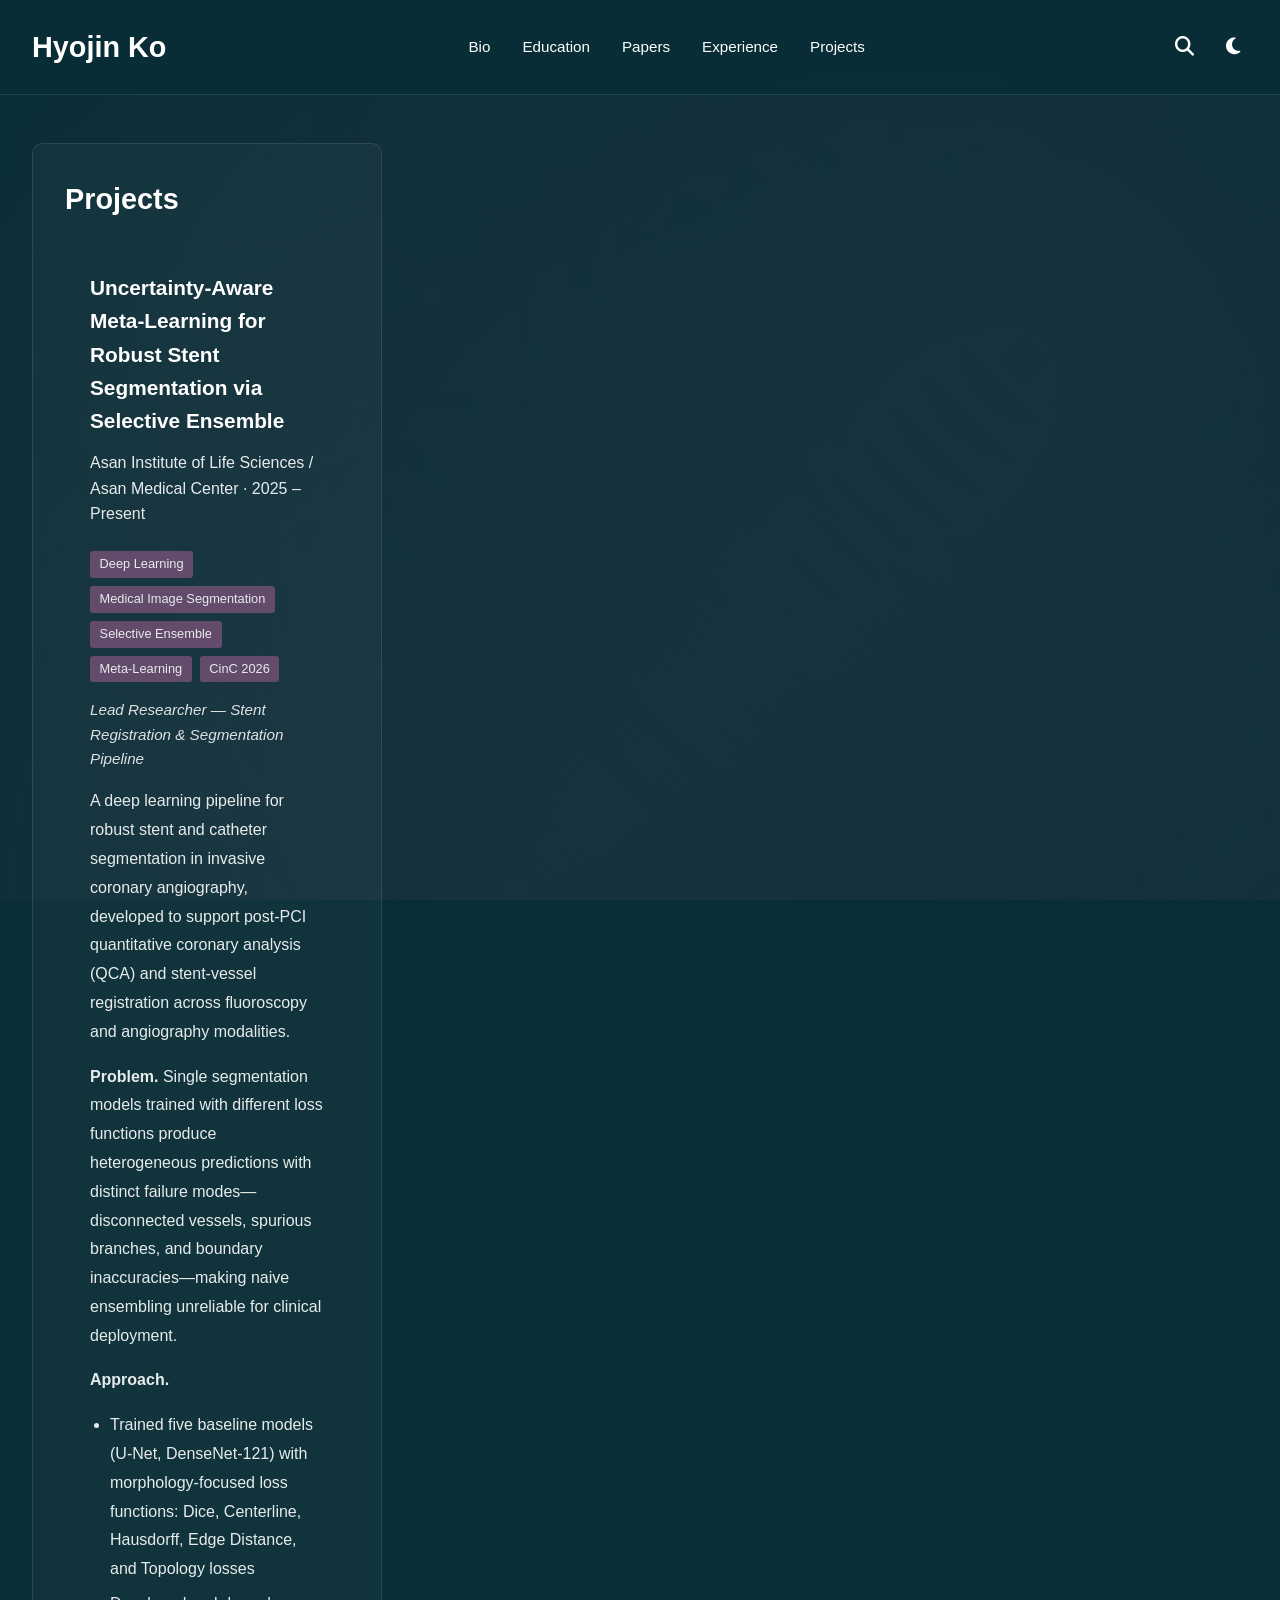
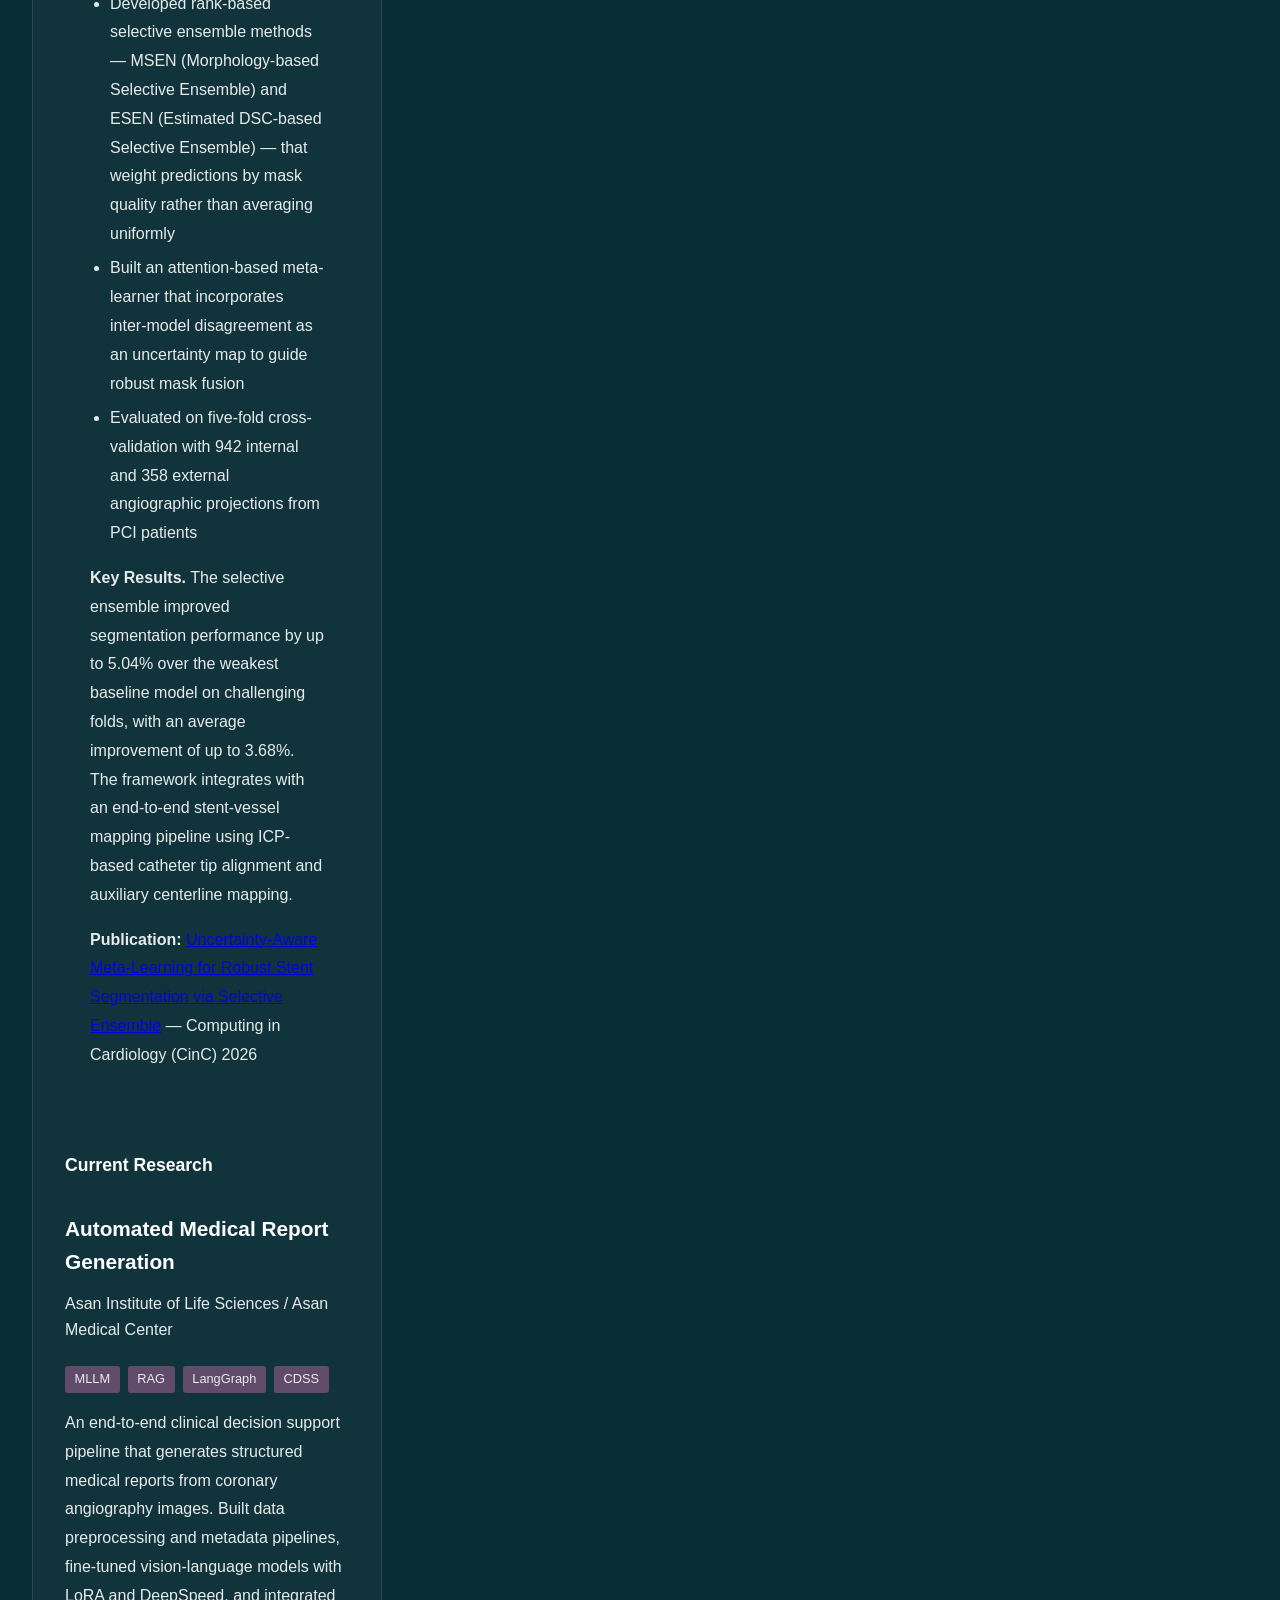
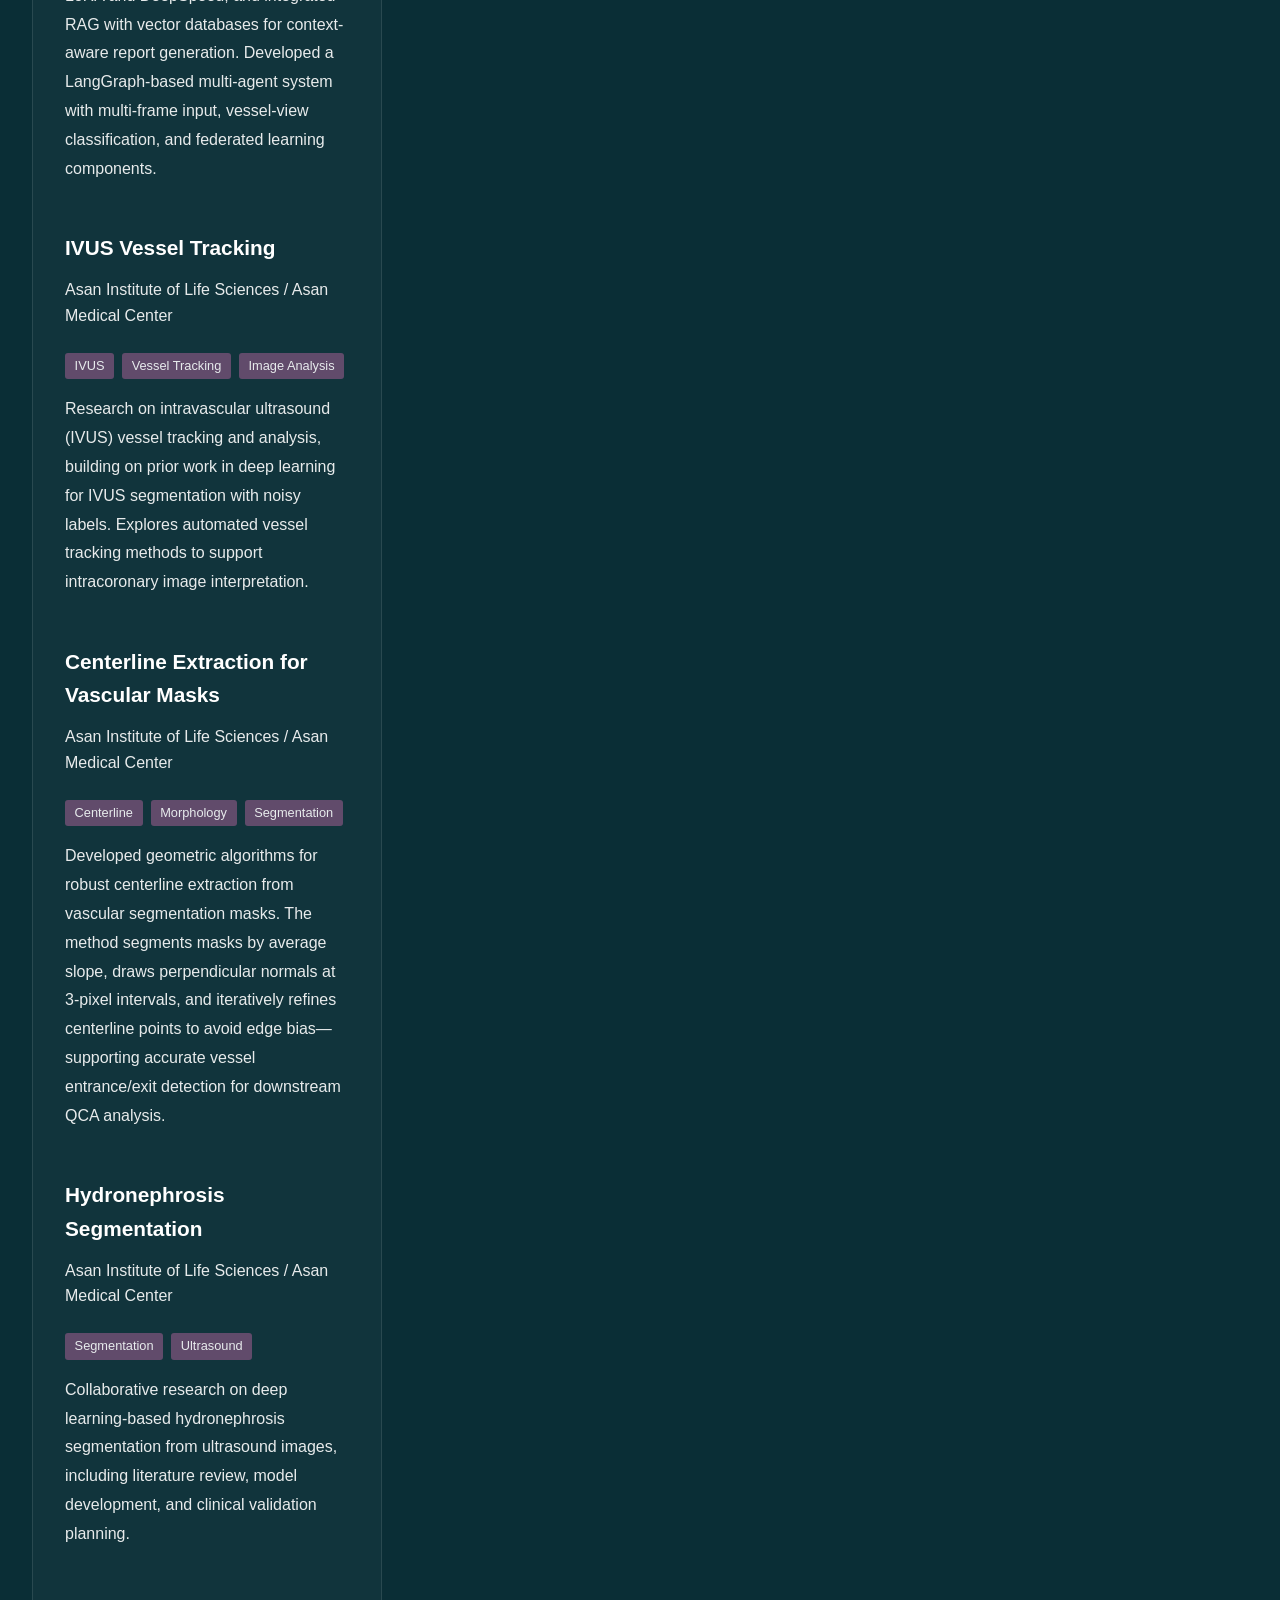
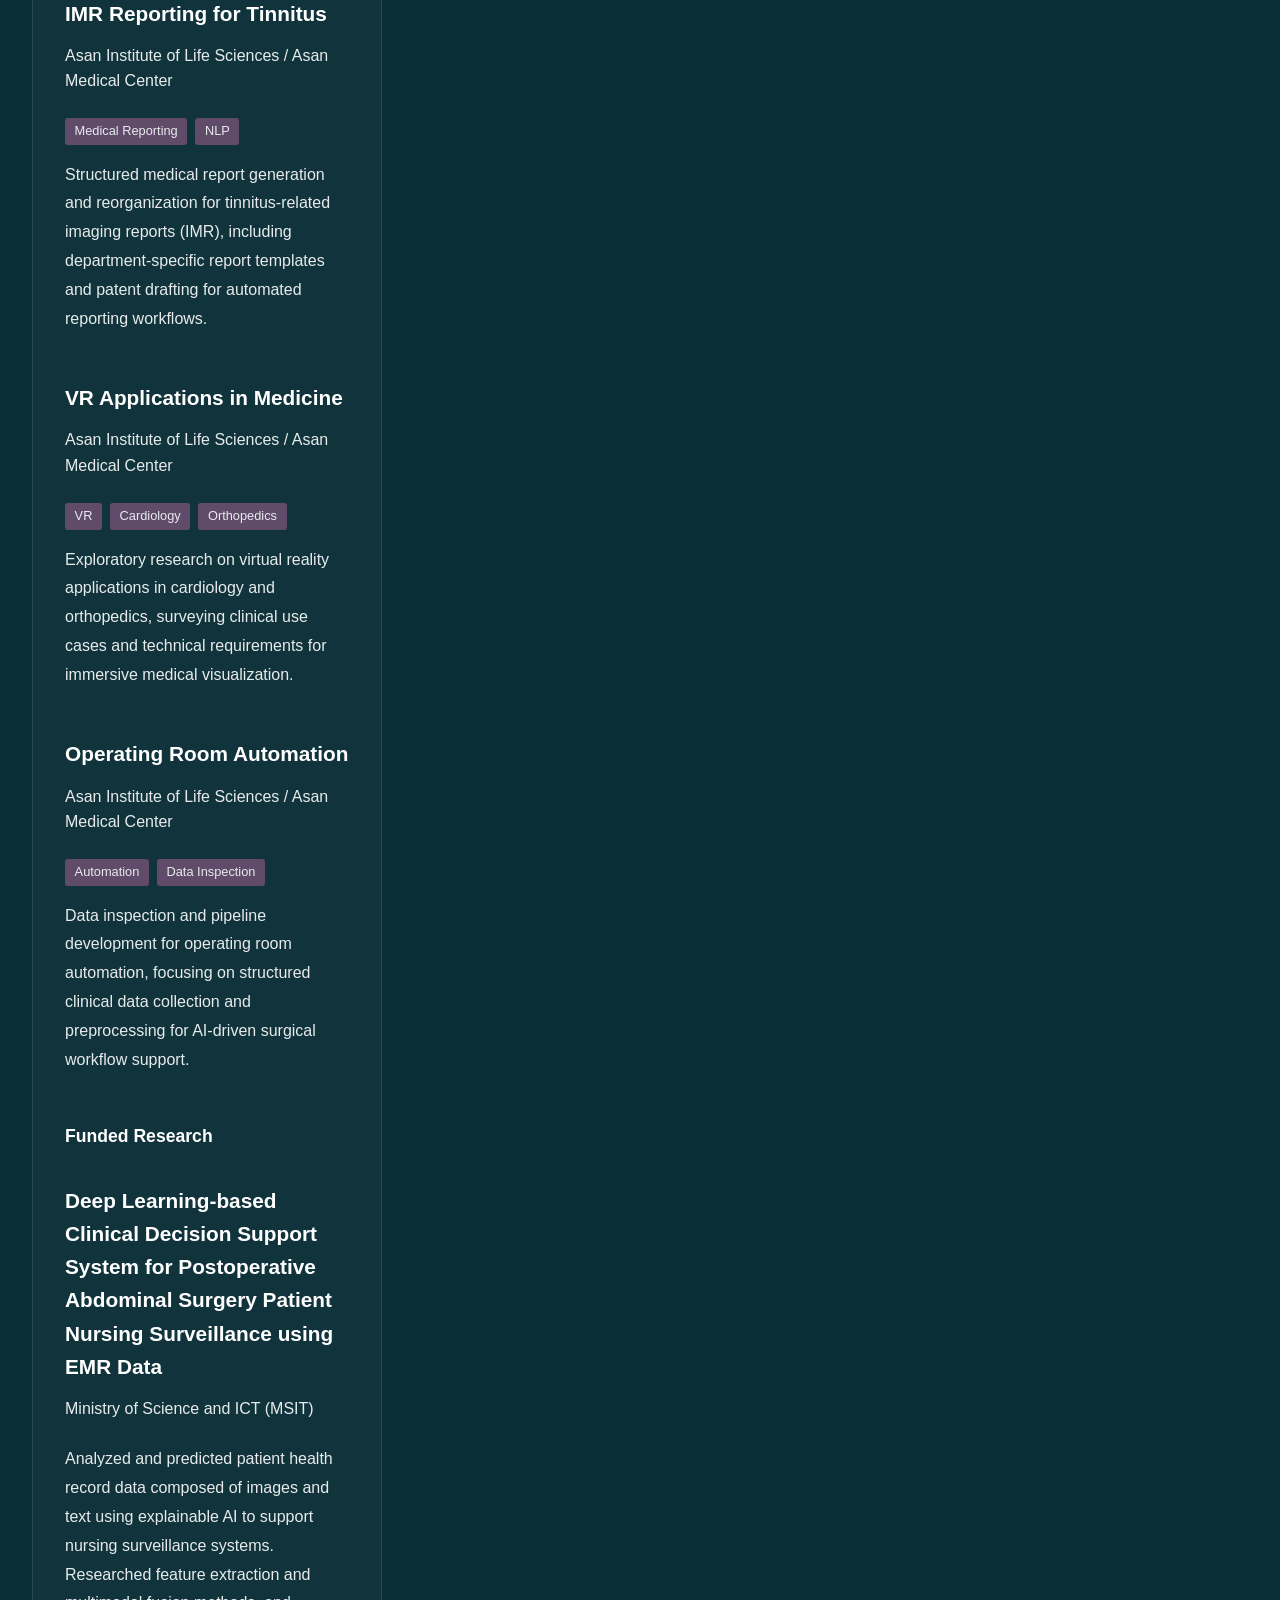
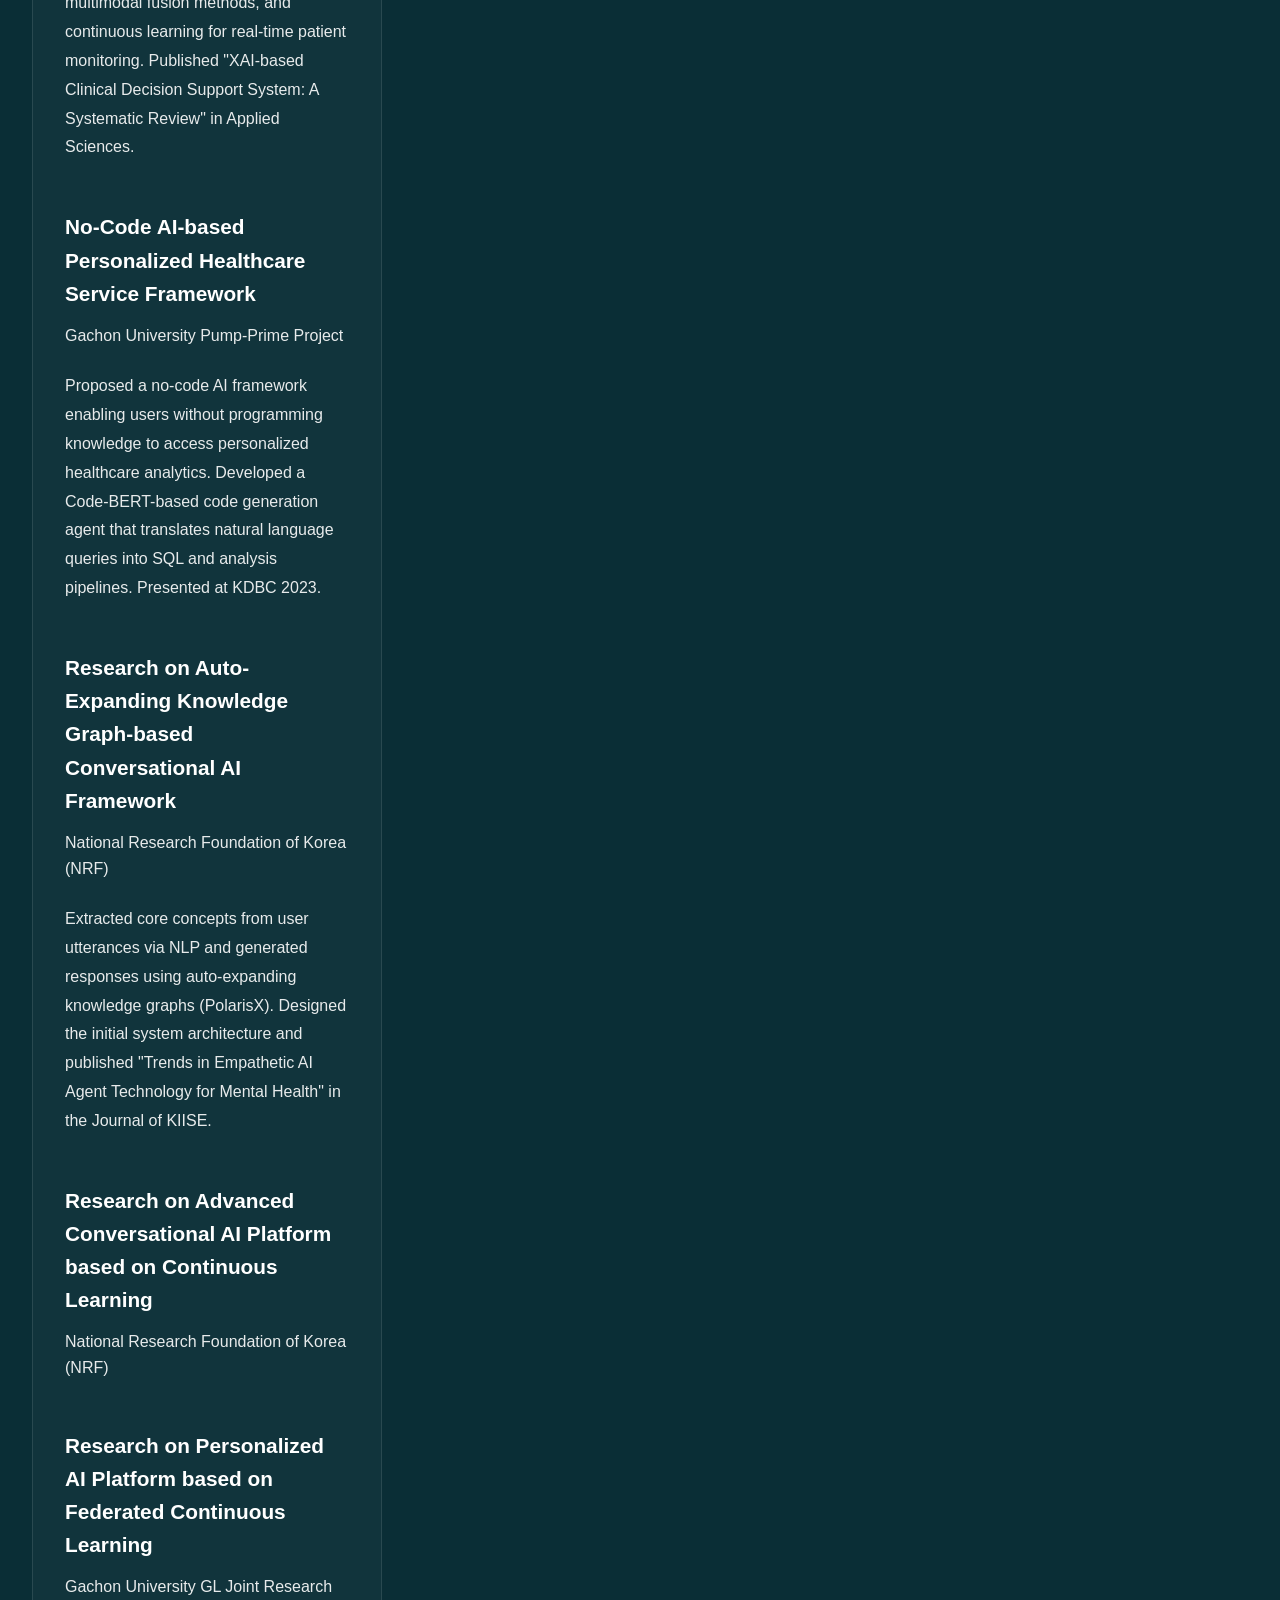
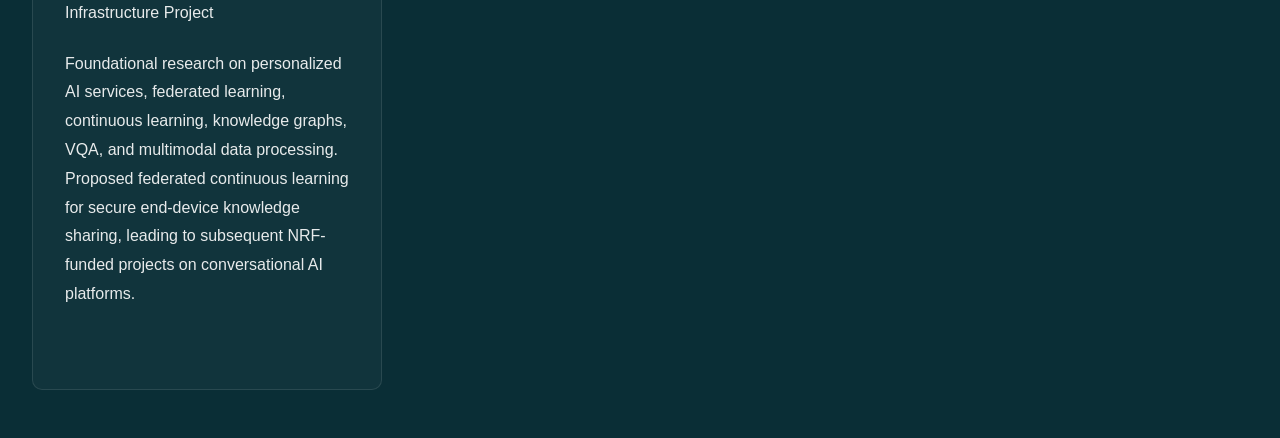
==== projects.html @ 6369c0cd "Add portfolio projects section" ====
<!DOCTYPE html>
<html lang="en">
<head>
    <meta charset="UTF-8">
    <meta name="viewport" content="width=device-width, initial-scale=1.0">
    <title>Projects - Hyojin Ko</title>
    <link rel="stylesheet" href="styles.css">
    <link rel="stylesheet" href="https://cdnjs.cloudflare.com/ajax/libs/font-awesome/6.4.0/css/all.min.css">
</head>
<body>
    <header class="header">
        <nav class="navbar">
            <div class="nav-left">
                <h1 class="logo"><a href="index.html" style="color: inherit; text-decoration: none;">Hyojin Ko</a></h1>
            </div>
            <div class="nav-center">
                <a href="index.html#about" class="nav-link">Bio</a>
                <a href="index.html#education" class="nav-link">Education</a>
                <a href="index.html#papers" class="nav-link">Papers</a>
                <a href="index.html#experience" class="nav-link">Experience</a>
                <a href="projects.html" class="nav-link">Projects</a>
            </div>
            <div class="nav-right">
                <button class="icon-btn" id="searchBtn">
                    <i class="fas fa-search"></i>
                </button>
                <button class="icon-btn" id="themeToggle">
                    <i class="fas fa-moon"></i>
                </button>
            </div>
        </nav>
    </header>

    <main class="main-content">
        <div class="container">
            <div class="right-column" style="max-width: 1000px; margin: 0 auto;">
                <section class="content-section">
                    <h2 class="section-title">Projects</h2>

                    <div class="portfolio-featured">
                        <div class="project-item" style="margin-bottom: 0;">
                            <h3 class="project-title">Uncertainty-Aware Meta-Learning for Robust Stent Segmentation via Selective Ensemble</h3>
                            <div class="project-organization">Asan Institute of Life Sciences / Asan Medical Center &middot; 2025 – Present</div>
                            <div class="project-meta">
                                <span class="project-tag">Deep Learning</span>
                                <span class="project-tag">Medical Image Segmentation</span>
                                <span class="project-tag">Selective Ensemble</span>
                                <span class="project-tag">Meta-Learning</span>
                                <span class="project-tag">CinC 2026</span>
                            </div>
                            <div class="project-role">Lead Researcher — Stent Registration &amp; Segmentation Pipeline</div>
                            <div class="project-description">
                                <p>
                                    A deep learning pipeline for robust stent and catheter segmentation in invasive coronary angiography, developed to support post-PCI quantitative coronary analysis (QCA) and stent-vessel registration across fluoroscopy and angiography modalities.
                                </p>
                                <p><strong>Problem.</strong> Single segmentation models trained with different loss functions produce heterogeneous predictions with distinct failure modes—disconnected vessels, spurious branches, and boundary inaccuracies—making naive ensembling unreliable for clinical deployment.</p>
                                <p><strong>Approach.</strong></p>
                                <ul>
                                    <li>Trained five baseline models (U-Net, DenseNet-121) with morphology-focused loss functions: Dice, Centerline, Hausdorff, Edge Distance, and Topology losses</li>
                                    <li>Developed rank-based selective ensemble methods — MSEN (Morphology-based Selective Ensemble) and ESEN (Estimated DSC-based Selective Ensemble) — that weight predictions by mask quality rather than averaging uniformly</li>
                                    <li>Built an attention-based meta-learner that incorporates inter-model disagreement as an uncertainty map to guide robust mask fusion</li>
                                    <li>Evaluated on five-fold cross-validation with 942 internal and 358 external angiographic projections from PCI patients</li>
                                </ul>
                                <p><strong>Key Results.</strong> The selective ensemble improved segmentation performance by up to 5.04% over the weakest baseline model on challenging folds, with an average improvement of up to 3.68%. The framework integrates with an end-to-end stent-vessel mapping pipeline using ICP-based catheter tip alignment and auxiliary centerline mapping.</p>
                                <p>
                                    <strong>Publication:</strong>
                                    <a href="https://cinc2026.org/" target="_blank" rel="noopener noreferrer">Uncertainty-Aware Meta-Learning for Robust Stent Segmentation via Selective Ensemble</a> — Computing in Cardiology (CinC) 2026
                                </p>
                            </div>
                        </div>
                    </div>

                    <h3 class="project-subsection-title">Current Research</h3>

                    <div class="project-item">
                        <h3 class="project-title">Automated Medical Report Generation</h3>
                        <div class="project-organization">Asan Institute of Life Sciences / Asan Medical Center</div>
                        <div class="project-meta">
                            <span class="project-tag">MLLM</span>
                            <span class="project-tag">RAG</span>
                            <span class="project-tag">LangGraph</span>
                            <span class="project-tag">CDSS</span>
                        </div>
                        <div class="project-description">
                            <p>
                                An end-to-end clinical decision support pipeline that generates structured medical reports from coronary angiography images. Built data preprocessing and metadata pipelines, fine-tuned vision-language models with LoRA and DeepSpeed, and integrated RAG with vector databases for context-aware report generation. Developed a LangGraph-based multi-agent system with multi-frame input, vessel-view classification, and federated learning components.
                            </p>
                        </div>
                    </div>

                    <div class="project-item">
                        <h3 class="project-title">IVUS Vessel Tracking</h3>
                        <div class="project-organization">Asan Institute of Life Sciences / Asan Medical Center</div>
                        <div class="project-meta">
                            <span class="project-tag">IVUS</span>
                            <span class="project-tag">Vessel Tracking</span>
                            <span class="project-tag">Image Analysis</span>
                        </div>
                        <div class="project-description">
                            <p>
                                Research on intravascular ultrasound (IVUS) vessel tracking and analysis, building on prior work in deep learning for IVUS segmentation with noisy labels. Explores automated vessel tracking methods to support intracoronary image interpretation.
                            </p>
                        </div>
                    </div>

                    <div class="project-item">
                        <h3 class="project-title">Centerline Extraction for Vascular Masks</h3>
                        <div class="project-organization">Asan Institute of Life Sciences / Asan Medical Center</div>
                        <div class="project-meta">
                            <span class="project-tag">Centerline</span>
                            <span class="project-tag">Morphology</span>
                            <span class="project-tag">Segmentation</span>
                        </div>
                        <div class="project-description">
                            <p>
                                Developed geometric algorithms for robust centerline extraction from vascular segmentation masks. The method segments masks by average slope, draws perpendicular normals at 3-pixel intervals, and iteratively refines centerline points to avoid edge bias—supporting accurate vessel entrance/exit detection for downstream QCA analysis.
                            </p>
                        </div>
                    </div>

                    <div class="project-item">
                        <h3 class="project-title">Hydronephrosis Segmentation</h3>
                        <div class="project-organization">Asan Institute of Life Sciences / Asan Medical Center</div>
                        <div class="project-meta">
                            <span class="project-tag">Segmentation</span>
                            <span class="project-tag">Ultrasound</span>
                        </div>
                        <div class="project-description">
                            <p>
                                Collaborative research on deep learning-based hydronephrosis segmentation from ultrasound images, including literature review, model development, and clinical validation planning.
                            </p>
                        </div>
                    </div>

                    <div class="project-item">
                        <h3 class="project-title">IMR Reporting for Tinnitus</h3>
                        <div class="project-organization">Asan Institute of Life Sciences / Asan Medical Center</div>
                        <div class="project-meta">
                            <span class="project-tag">Medical Reporting</span>
                            <span class="project-tag">NLP</span>
                        </div>
                        <div class="project-description">
                            <p>
                                Structured medical report generation and reorganization for tinnitus-related imaging reports (IMR), including department-specific report templates and patent drafting for automated reporting workflows.
                            </p>
                        </div>
                    </div>

                    <div class="project-item">
                        <h3 class="project-title">VR Applications in Medicine</h3>
                        <div class="project-organization">Asan Institute of Life Sciences / Asan Medical Center</div>
                        <div class="project-meta">
                            <span class="project-tag">VR</span>
                            <span class="project-tag">Cardiology</span>
                            <span class="project-tag">Orthopedics</span>
                        </div>
                        <div class="project-description">
                            <p>
                                Exploratory research on virtual reality applications in cardiology and orthopedics, surveying clinical use cases and technical requirements for immersive medical visualization.
                            </p>
                        </div>
                    </div>

                    <div class="project-item">
                        <h3 class="project-title">Operating Room Automation</h3>
                        <div class="project-organization">Asan Institute of Life Sciences / Asan Medical Center</div>
                        <div class="project-meta">
                            <span class="project-tag">Automation</span>
                            <span class="project-tag">Data Inspection</span>
                        </div>
                        <div class="project-description">
                            <p>
                                Data inspection and pipeline development for operating room automation, focusing on structured clinical data collection and preprocessing for AI-driven surgical workflow support.
                            </p>
                        </div>
                    </div>

                    <h3 class="project-subsection-title">Funded Research</h3>

                    <div class="project-item">
                        <h3 class="project-title">Deep Learning-based Clinical Decision Support System for Postoperative Abdominal Surgery Patient Nursing Surveillance using EMR Data</h3>
                        <div class="project-organization">Ministry of Science and ICT (MSIT)</div>
                        <div class="project-description">
                            <p>
                                Analyzed and predicted patient health record data composed of images and text using explainable AI to support nursing surveillance systems. Researched feature extraction and multimodal fusion methods, and continuous learning for real-time patient monitoring. Published "XAI-based Clinical Decision Support System: A Systematic Review" in Applied Sciences.
                            </p>
                        </div>
                    </div>

                    <div class="project-item">
                        <h3 class="project-title">No-Code AI-based Personalized Healthcare Service Framework</h3>
                        <div class="project-organization">Gachon University Pump-Prime Project</div>
                        <div class="project-description">
                            <p>
                                Proposed a no-code AI framework enabling users without programming knowledge to access personalized healthcare analytics. Developed a Code-BERT-based code generation agent that translates natural language queries into SQL and analysis pipelines. Presented at KDBC 2023.
                            </p>
                        </div>
                    </div>

                    <div class="project-item">
                        <h3 class="project-title">Research on Auto-Expanding Knowledge Graph-based Conversational AI Framework</h3>
                        <div class="project-organization">National Research Foundation of Korea (NRF)</div>
                        <div class="project-description">
                            <p>
                                Extracted core concepts from user utterances via NLP and generated responses using auto-expanding knowledge graphs (PolarisX). Designed the initial system architecture and published "Trends in Empathetic AI Agent Technology for Mental Health" in the Journal of KIISE.
                            </p>
                        </div>
                    </div>

                    <div class="project-item">
                        <h3 class="project-title">Research on Advanced Conversational AI Platform based on Continuous Learning</h3>
                        <div class="project-organization">National Research Foundation of Korea (NRF)</div>
                    </div>

                    <div class="project-item">
                        <h3 class="project-title">Research on Personalized AI Platform based on Federated Continuous Learning</h3>
                        <div class="project-organization">Gachon University GL Joint Research Infrastructure Project</div>
                        <div class="project-description">
                            <p>
                                Foundational research on personalized AI services, federated learning, continuous learning, knowledge graphs, VQA, and multimodal data processing. Proposed federated continuous learning for secure end-device knowledge sharing, leading to subsequent NRF-funded projects on conversational AI platforms.
                            </p>
                        </div>
                    </div>
                </section>
            </div>
        </div>
    </main>

    <script src="script.js"></script>
</body>
</html>
---- styles.css ----
* {
    margin: 0;
    padding: 0;
    box-sizing: border-box;
}

html {
    scroll-behavior: smooth;
}

:root {
    --bg-color: #0a2e36;
    --text-color: #ffffff;
    --accent-color: #6b4e71;
    --hover-color: #8b6f91;
    --pattern-color: rgba(107, 78, 113, 0.1);
}

body {
    font-family: -apple-system, BlinkMacSystemFont, 'Segoe UI', Roboto, Oxygen, Ubuntu, Cantarell, sans-serif;
    background-color: var(--bg-color);
    color: var(--text-color);
    line-height: 1.6;
    min-height: 100vh;
    position: relative;
    overflow-x: hidden;
}

body::before {
    content: '';
    position: fixed;
    top: 0;
    left: 0;
    width: 100%;
    height: 100%;
    background: 
        radial-gradient(circle at 20% 50%, var(--pattern-color) 0%, transparent 50%),
        radial-gradient(circle at 80% 80%, var(--pattern-color) 0%, transparent 50%),
        radial-gradient(circle at 40% 20%, var(--pattern-color) 0%, transparent 50%);
    background-size: 200% 200%;
    animation: wave 20s ease-in-out infinite;
    pointer-events: none;
    z-index: 0;
}

@keyframes wave {
    0%, 100% {
        background-position: 0% 50%;
    }
    50% {
        background-position: 100% 50%;
    }
}

.header {
    position: sticky;
    top: 0;
    z-index: 100;
    background-color: rgba(10, 46, 54, 0.95);
    backdrop-filter: blur(10px);
    border-bottom: 1px solid rgba(255, 255, 255, 0.1);
}

.navbar {
    max-width: 1400px;
    margin: 0 auto;
    padding: 1.5rem 2rem;
    display: flex;
    justify-content: space-between;
    align-items: center;
    position: relative;
    z-index: 1;
}

.nav-left .logo {
    font-size: 1.8rem;
    font-weight: bold;
    color: var(--text-color);
}

.nav-center {
    display: flex;
    gap: 2rem;
    flex-wrap: wrap;
}

.nav-link {
    color: var(--text-color);
    text-decoration: none;
    font-size: 0.95rem;
    transition: opacity 0.3s ease;
}

.nav-link:hover {
    opacity: 0.7;
    text-decoration: none;
}

.nav-right {
    display: flex;
    gap: 1rem;
}

.icon-btn {
    background: none;
    border: none;
    color: var(--text-color);
    font-size: 1.2rem;
    cursor: pointer;
    padding: 0.5rem;
    transition: opacity 0.3s ease;
}

.icon-btn:hover {
    opacity: 0.7;
}

.main-content {
    position: relative;
    z-index: 1;
    padding: 3rem 2rem;
}

.container {
    max-width: 1400px;
    margin: 0 auto;
    display: grid;
    grid-template-columns: 350px 1fr;
    gap: 4rem;
    align-items: start;
}

.left-column {
    position: sticky;
    top: 100px;
}

.profile-section {
    text-align: center;
}

.profile-image-wrapper {
    position: relative;
    display: inline-block;
    margin-bottom: 1.5rem;
}

.profile-image {
    width: 200px;
    height: 200px;
    border-radius: 50%;
    object-fit: cover;
    border: 3px solid rgba(255, 255, 255, 0.2);
    display: block;
}

.coffee-icon {
    position: absolute;
    bottom: 10px;
    right: 10px;
    background-color: var(--text-color);
    color: var(--bg-color);
    width: 40px;
    height: 40px;
    border-radius: 50%;
    display: flex;
    align-items: center;
    justify-content: center;
    font-size: 1.2rem;
    border: 3px solid var(--bg-color);
    text-decoration: none;
    transition: transform 0.3s ease, opacity 0.3s ease;
}

.coffee-icon:hover {
    transform: scale(1.1);
    opacity: 0.9;
}

.profile-name {
    font-size: 2rem;
    font-weight: bold;
    margin-bottom: 0.5rem;
    color: var(--text-color);
}

.profile-name-chinese {
    font-size: 1.3rem;
    margin-bottom: 1rem;
    color: var(--text-color);
}

.profile-title {
    font-size: 1.1rem;
    margin-bottom: 0.3rem;
    color: var(--text-color);
}

.profile-affiliation {
    font-size: 1rem;
    margin-bottom: 2rem;
    color: var(--text-color);
    opacity: 0.9;
}

.social-icons {
    display: flex;
    justify-content: center;
    gap: 1.2rem;
    flex-wrap: wrap;
    align-items: center;
}

.social-icon {
    color: var(--text-color);
    font-size: 1.5rem;
    transition: opacity 0.3s ease;
    text-decoration: none;
    display: flex;
    align-items: center;
    justify-content: center;
    width: 2rem;
    height: 2rem;
}

.social-icon:hover {
    opacity: 0.7;
}

.right-column {
    display: flex;
    flex-direction: column;
    gap: 3rem;
}

.content-section {
    background-color: rgba(255, 255, 255, 0.03);
    padding: 2rem;
    border-radius: 10px;
    border: 1px solid rgba(255, 255, 255, 0.1);
}

.section-title {
    font-size: 1.8rem;
    font-weight: bold;
    margin-bottom: 1.5rem;
    color: var(--text-color);
}

.section-title-link {
    color: var(--text-color);
    text-decoration: none;
    transition: opacity 0.3s ease;
    display: flex;
    align-items: center;
    gap: 0.4rem;
}

.section-title-link:hover {
    opacity: 0.7;
    text-decoration: none;
}

.section-text {
    font-size: 1rem;
    line-height: 1.8;
    margin-bottom: 1.5rem;
    color: var(--text-color);
    opacity: 0.9;
}

.cv-button {
    background-color: var(--accent-color);
    color: var(--text-color);
    border: none;
    padding: 0.8rem 1.5rem;
    font-size: 1rem;
    border-radius: 5px;
    cursor: pointer;
    display: inline-flex;
    align-items: center;
    gap: 0.5rem;
    transition: background-color 0.3s ease;
}

.cv-button:hover {
    background-color: var(--hover-color);
}

.interests-list {
    list-style: none;
    display: flex;
    flex-direction: column;
    gap: 0.8rem;
}

.interests-list li {
    font-size: 1rem;
    color: var(--text-color);
    opacity: 0.9;
    padding-left: 1.5rem;
    position: relative;
}

.interests-list li::before {
    content: '•';
    position: absolute;
    left: 0;
    font-size: 1.5rem;
    color: var(--text-color);
}

.education-list {
    list-style: none;
    display: flex;
    flex-direction: column;
    gap: 1.2rem;
}

.education-list li {
    display: flex;
    align-items: flex-start;
    gap: 1rem;
}

.education-list li i {
    font-size: 1.2rem;
    color: var(--text-color);
    margin-top: 0.2rem;
}

.education-item {
    display: flex;
    gap: 2rem;
    align-items: flex-start;
    flex: 1;
}

.education-period {
    font-size: 0.95rem;
    color: var(--text-color);
    opacity: 0.8;
    min-width: 140px;
    font-weight: 500;
}

.education-details {
    flex: 1;
    display: flex;
    flex-direction: column;
    gap: 0.3rem;
}

.education-degree {
    font-size: 1.1rem;
    color: var(--text-color);
    font-weight: 600;
}

.education-school {
    font-size: 1rem;
    color: var(--text-color);
    opacity: 0.9;
}

.experience-list {
    list-style: none;
    display: flex;
    flex-direction: column;
    gap: 1.2rem;
}

.experience-list li {
    display: flex;
    align-items: flex-start;
    gap: 1rem;
}

.experience-list li i {
    font-size: 1.2rem;
    color: var(--text-color);
    margin-top: 0.2rem;
}

.experience-item {
    display: flex;
    gap: 2rem;
    align-items: flex-start;
    flex: 1;
}

.experience-period {
    font-size: 0.95rem;
    color: var(--text-color);
    opacity: 0.8;
    min-width: 140px;
    font-weight: 500;
}

.experience-details {
    flex: 1;
    display: flex;
    flex-direction: column;
    gap: 0.3rem;
}

.experience-title {
    font-size: 1.1rem;
    color: var(--text-color);
    font-weight: 600;
}

.experience-company {
    font-size: 1rem;
    color: var(--text-color);
    opacity: 0.9;
}

.experience-description {
    font-size: 0.95rem;
    color: var(--text-color);
    opacity: 0.8;
    margin-top: 0.3rem;
}

.papers-list {
    list-style: none;
    display: flex;
    flex-direction: column;
    gap: 1.5rem;
}

.papers-list li {
    display: flex;
    align-items: flex-start;
}

.paper-item {
    display: flex;
    flex-direction: column;
    gap: 0.5rem;
    width: 100%;
}

.paper-title {
    font-size: 1.1rem;
    font-weight: 600;
    display: flex;
    align-items: center;
    gap: 0.8rem;
    flex-wrap: wrap;
}

.paper-title a {
    color: var(--text-color);
    text-decoration: none;
    transition: opacity 0.3s ease;
    display: flex;
    align-items: center;
    gap: 0.4rem;
}

.paper-title a:hover {
    opacity: 0.7;
    text-decoration: none;
}

.paper-link-icon {
    font-size: 0.7rem;
    opacity: 0.7;
}

.projects-list {
    list-style: none;
    display: flex;
    flex-direction: column;
    gap: 1.5rem;
}

.project-item-link {
    display: flex;
    flex-direction: column;
    gap: 0.5rem;
}

.project-link {
    color: var(--text-color);
    text-decoration: none;
    transition: opacity 0.3s ease;
    display: flex;
    align-items: center;
    gap: 0.4rem;
    font-size: 1.1rem;
    font-weight: 600;
}

.project-link:hover {
    opacity: 0.7;
    text-decoration: none;
}

.project-title-text {
    font-size: 1.1rem;
    font-weight: 600;
    color: var(--text-color);
}

.project-org-link {
    font-size: 0.95rem;
    color: var(--text-color);
    opacity: 0.9;
    margin-left: 0;
}

.project-item {
    margin-bottom: 3rem;
}

.project-title {
    font-size: 1.3rem;
    font-weight: 600;
    color: var(--text-color);
    margin-bottom: 0.8rem;
}

.project-organization {
    font-size: 1rem;
    color: var(--text-color);
    opacity: 0.9;
    margin-bottom: 1.5rem;
}

.project-description {
    font-size: 1rem;
    line-height: 1.8;
    color: var(--text-color);
    opacity: 0.9;
}

.project-description p {
    margin-bottom: 1rem;
}

.project-subsection-title {
    font-size: 1.1rem;
    font-weight: 600;
    color: var(--text-color);
    margin: 2.5rem 0 1.5rem;
    padding-bottom: 0.5rem;
    border-bottom: 1px solid var(--border-color, rgba(55, 53, 47, 0.09));
}

.project-meta {
    display: flex;
    flex-wrap: wrap;
    gap: 0.5rem;
    margin-bottom: 1rem;
}

.project-tag {
    font-size: 0.8rem;
    padding: 0.2rem 0.6rem;
    border-radius: 3px;
    background-color: var(--accent-color);
    color: var(--text-color);
    opacity: 0.9;
}

.project-role {
    font-size: 0.95rem;
    color: var(--text-color);
    opacity: 0.85;
    margin-bottom: 1rem;
    font-style: italic;
}

.project-description ul {
    margin: 0.5rem 0 1rem 1.25rem;
    line-height: 1.8;
}

.project-description li {
    margin-bottom: 0.35rem;
}

.portfolio-featured {
    padding: 1.5rem;
    border-radius: 8px;
    border: 1px solid var(--border-color, rgba(55, 53, 47, 0.09));
    margin-bottom: 2rem;
}

.paper-status {
    font-size: 0.75rem;
    background-color: var(--accent-color);
    color: var(--text-color);
    padding: 0.2rem 0.6rem;
    border-radius: 3px;
    font-weight: 500;
    opacity: 0.9;
}

.paper-authors {
    font-size: 0.95rem;
    color: var(--text-color);
    opacity: 0.9;
}

.paper-venue {
    font-size: 0.9rem;
    color: var(--text-color);
    opacity: 0.8;
    font-style: italic;
}

@media (max-width: 1024px) {
    .container {
        grid-template-columns: 1fr;
        gap: 3rem;
    }

    .left-column {
        position: static;
    }

    .profile-section {
        display: flex;
        flex-direction: column;
        align-items: center;
    }
}

@media (max-width: 768px) {
    .navbar {
        flex-direction: column;
        gap: 1rem;
        padding: 1rem;
    }

    .nav-center {
        gap: 1rem;
        justify-content: center;
    }

    .nav-link {
        font-size: 0.85rem;
    }

    .main-content {
        padding: 2rem 1rem;
    }

    .content-section {
        padding: 1.5rem;
    }

    .profile-image {
        width: 150px;
        height: 150px;
    }

    .profile-name {
        font-size: 1.5rem;
    }
}
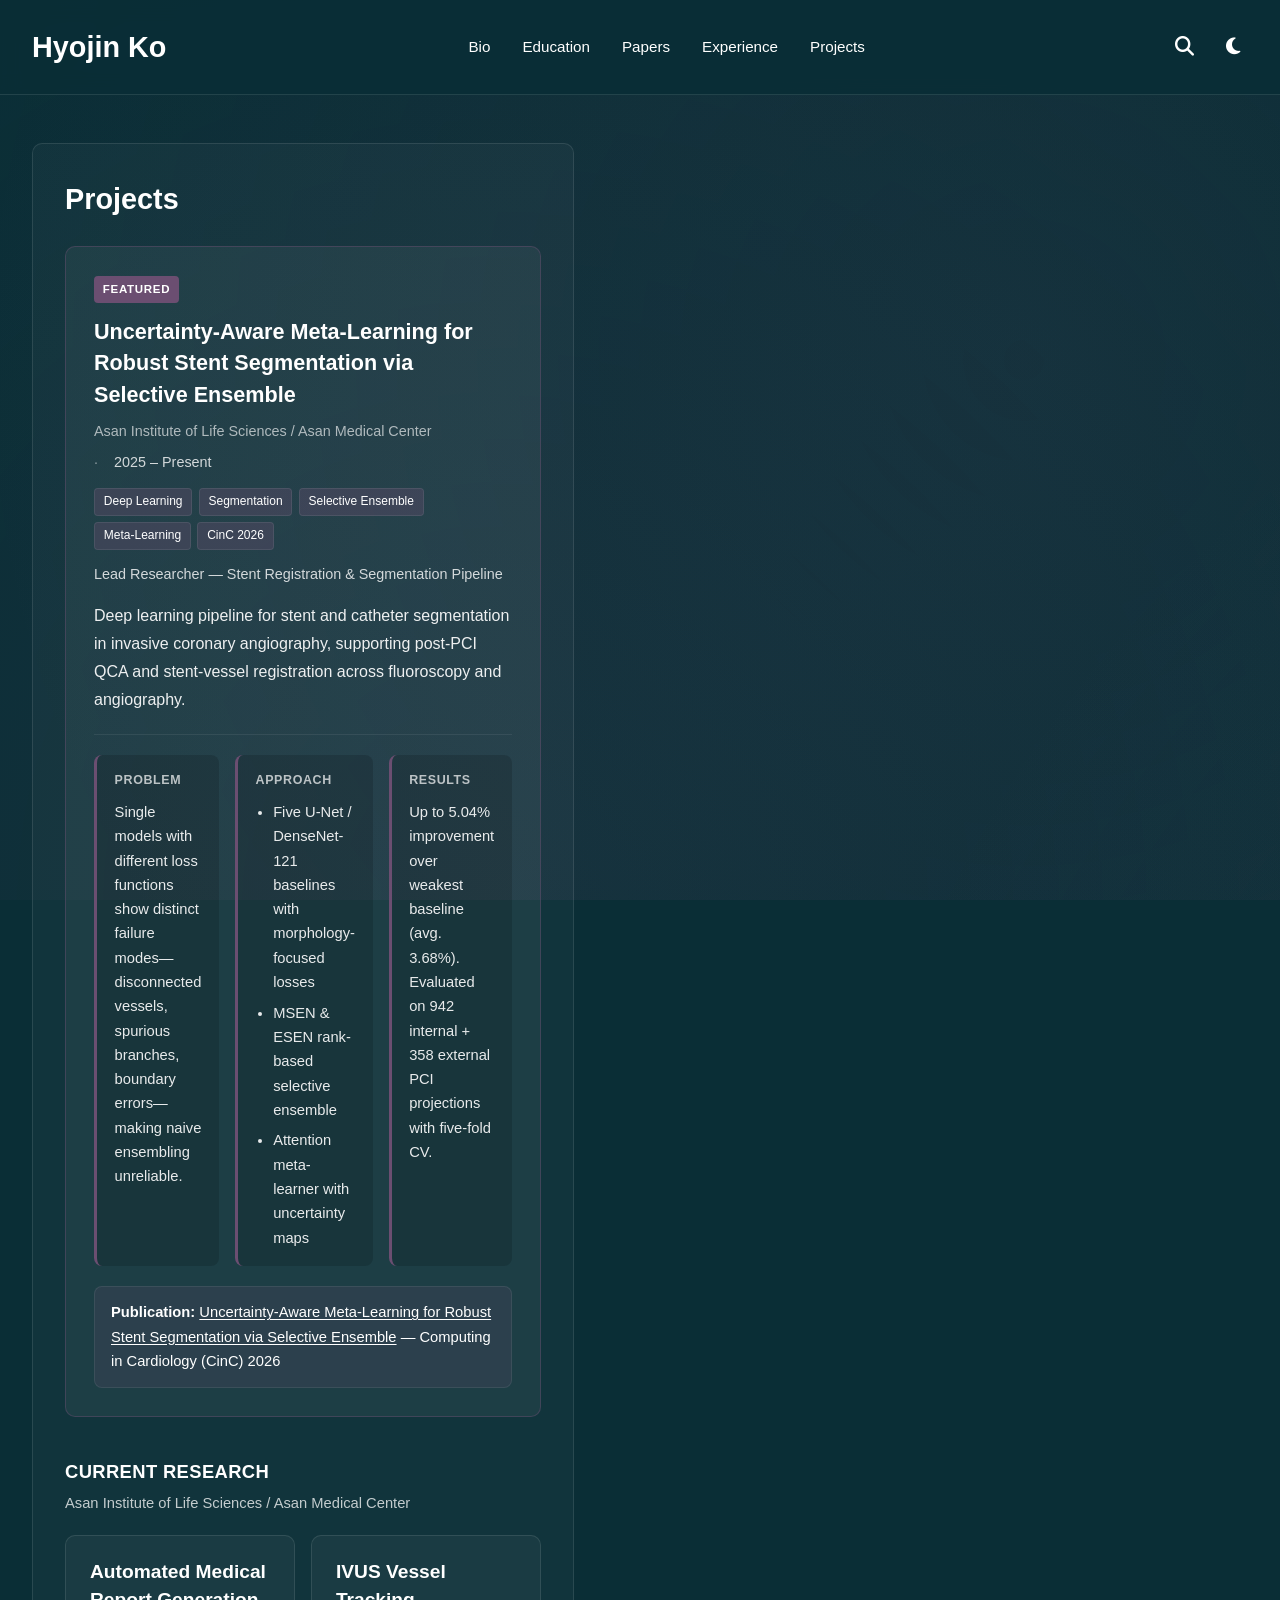
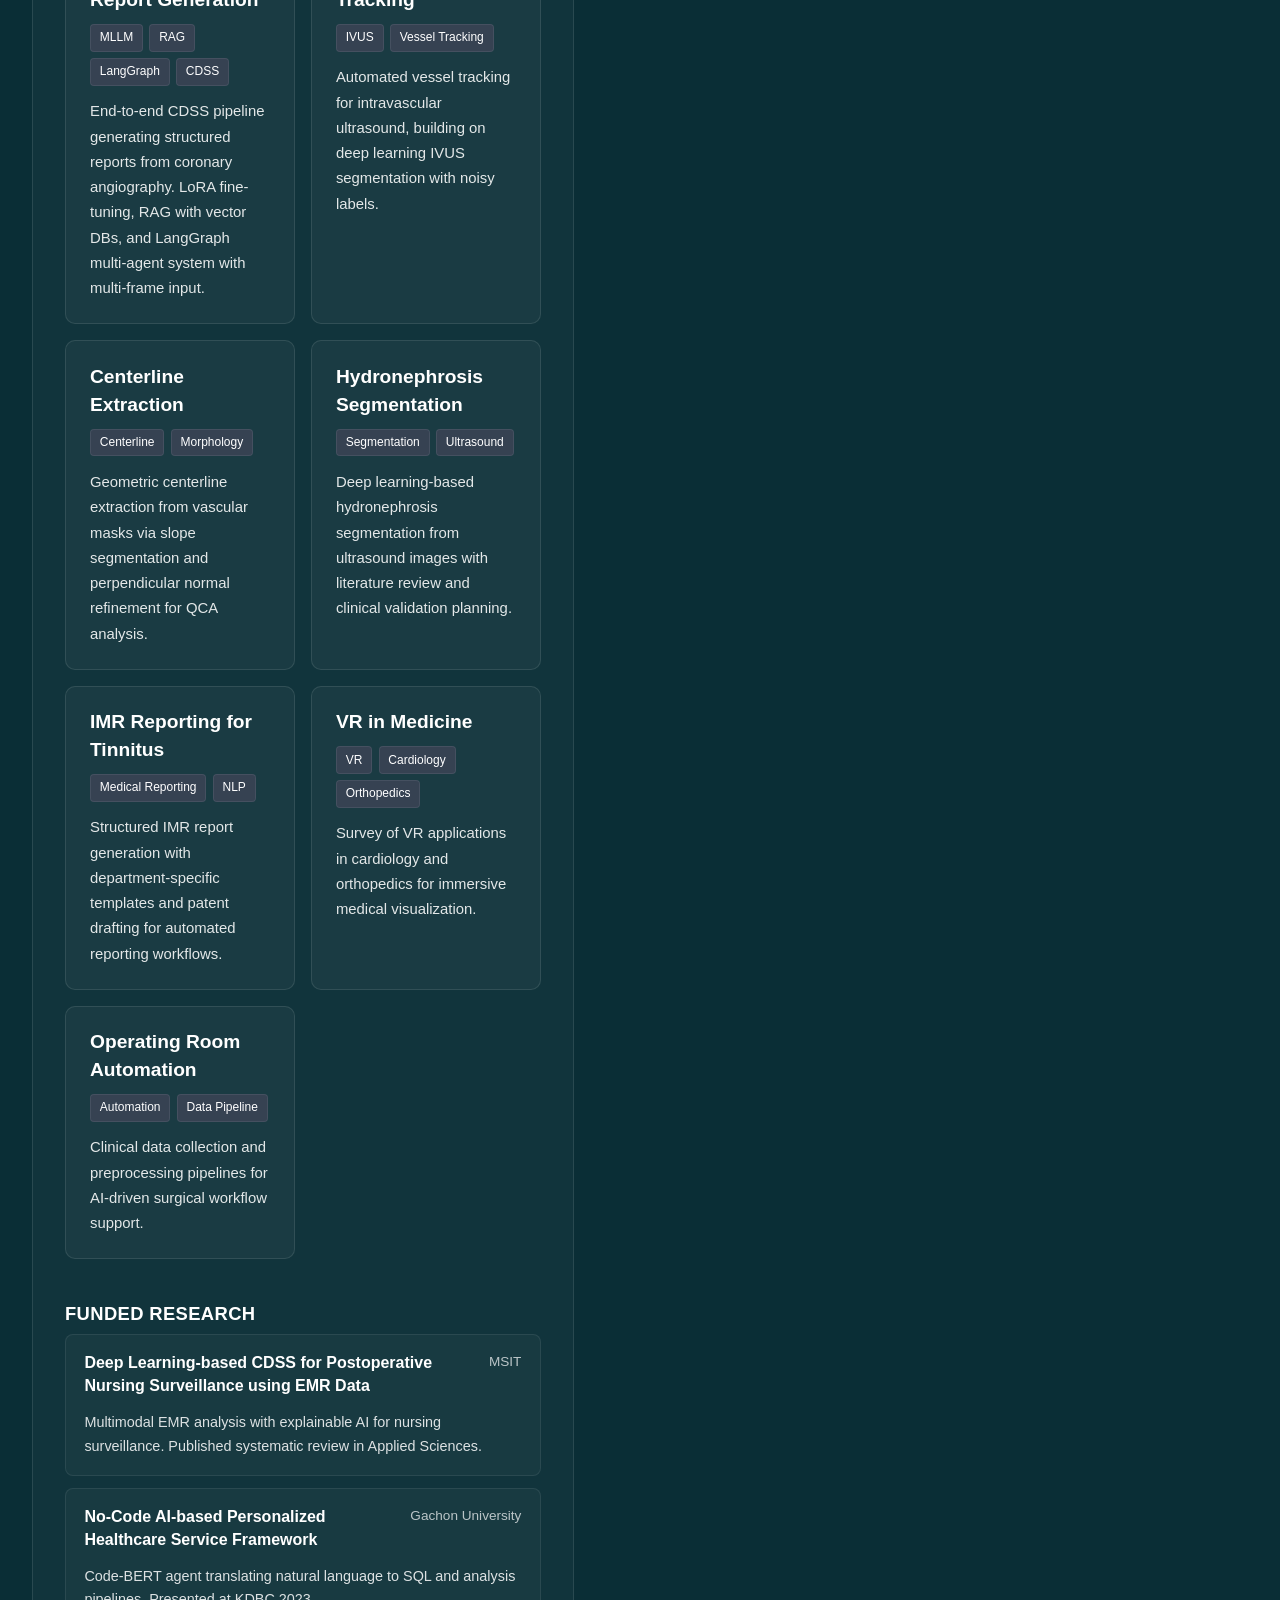
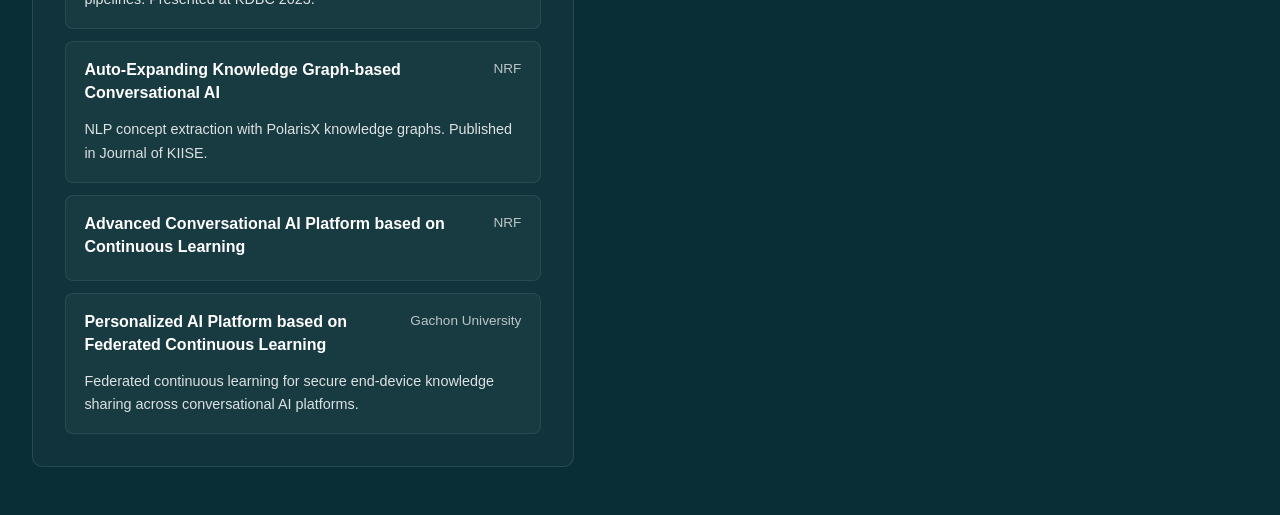
==== commit b628ca90: "Improve projects section readability" ====
--- a/projects.html
+++ b/projects.html
@@ -38,187 +38,165 @@
                     <h2 class="section-title">Projects</h2>
 
                     <div class="portfolio-featured">
-                        <div class="project-item" style="margin-bottom: 0;">
+                        <article class="project-card project-card--featured">
+                            <span class="project-badge">Featured</span>
                             <h3 class="project-title">Uncertainty-Aware Meta-Learning for Robust Stent Segmentation via Selective Ensemble</h3>
-                            <div class="project-organization">Asan Institute of Life Sciences / Asan Medical Center &middot; 2025 – Present</div>
+                            <div class="project-meta-row">
+                                <span class="project-organization">Asan Institute of Life Sciences / Asan Medical Center</span>
+                                <span class="project-period">2025 – Present</span>
+                            </div>
                             <div class="project-meta">
                                 <span class="project-tag">Deep Learning</span>
-                                <span class="project-tag">Medical Image Segmentation</span>
+                                <span class="project-tag">Segmentation</span>
                                 <span class="project-tag">Selective Ensemble</span>
                                 <span class="project-tag">Meta-Learning</span>
                                 <span class="project-tag">CinC 2026</span>
                             </div>
-                            <div class="project-role">Lead Researcher — Stent Registration &amp; Segmentation Pipeline</div>
-                            <div class="project-description">
-                                <p>
-                                    A deep learning pipeline for robust stent and catheter segmentation in invasive coronary angiography, developed to support post-PCI quantitative coronary analysis (QCA) and stent-vessel registration across fluoroscopy and angiography modalities.
-                                </p>
-                                <p><strong>Problem.</strong> Single segmentation models trained with different loss functions produce heterogeneous predictions with distinct failure modes—disconnected vessels, spurious branches, and boundary inaccuracies—making naive ensembling unreliable for clinical deployment.</p>
-                                <p><strong>Approach.</strong></p>
-                                <ul>
-                                    <li>Trained five baseline models (U-Net, DenseNet-121) with morphology-focused loss functions: Dice, Centerline, Hausdorff, Edge Distance, and Topology losses</li>
-                                    <li>Developed rank-based selective ensemble methods — MSEN (Morphology-based Selective Ensemble) and ESEN (Estimated DSC-based Selective Ensemble) — that weight predictions by mask quality rather than averaging uniformly</li>
-                                    <li>Built an attention-based meta-learner that incorporates inter-model disagreement as an uncertainty map to guide robust mask fusion</li>
-                                    <li>Evaluated on five-fold cross-validation with 942 internal and 358 external angiographic projections from PCI patients</li>
-                                </ul>
-                                <p><strong>Key Results.</strong> The selective ensemble improved segmentation performance by up to 5.04% over the weakest baseline model on challenging folds, with an average improvement of up to 3.68%. The framework integrates with an end-to-end stent-vessel mapping pipeline using ICP-based catheter tip alignment and auxiliary centerline mapping.</p>
-                                <p>
-                                    <strong>Publication:</strong>
-                                    <a href="https://cinc2026.org/" target="_blank" rel="noopener noreferrer">Uncertainty-Aware Meta-Learning for Robust Stent Segmentation via Selective Ensemble</a> — Computing in Cardiology (CinC) 2026
-                                </p>
-                            </div>
+                            <p class="project-role">Lead Researcher — Stent Registration &amp; Segmentation Pipeline</p>
+                            <p class="project-summary">
+                                Deep learning pipeline for stent and catheter segmentation in invasive coronary angiography, supporting post-PCI QCA and stent-vessel registration across fluoroscopy and angiography.
+                            </p>
+                            <div class="project-highlights">
+                                <div class="project-highlight">
+                                    <h4>Problem</h4>
+                                    <p>Single models with different loss functions show distinct failure modes—disconnected vessels, spurious branches, boundary errors—making naive ensembling unreliable.</p>
+                                </div>
+                                <div class="project-highlight">
+                                    <h4>Approach</h4>
+                                    <ul>
+                                        <li>Five U-Net / DenseNet-121 baselines with morphology-focused losses</li>
+                                        <li>MSEN &amp; ESEN rank-based selective ensemble</li>
+                                        <li>Attention meta-learner with uncertainty maps</li>
+                                    </ul>
+                                </div>
+                                <div class="project-highlight">
+                                    <h4>Results</h4>
+                                    <p>Up to 5.04% improvement over weakest baseline (avg. 3.68%). Evaluated on 942 internal + 358 external PCI projections with five-fold CV.</p>
+                                </div>
+                            </div>
+                            <div class="project-publication">
+                                <strong>Publication:</strong>
+                                <a href="https://cinc2026.org/" target="_blank" rel="noopener noreferrer">Uncertainty-Aware Meta-Learning for Robust Stent Segmentation via Selective Ensemble</a>
+                                — Computing in Cardiology (CinC) 2026
+                            </div>
+                        </article>
+                    </div>
+
+                    <div class="project-subsection">
+                        <h3 class="project-subsection-title">Current Research</h3>
+                        <p class="project-subsection-desc">Asan Institute of Life Sciences / Asan Medical Center</p>
+                        <div class="project-grid">
+                            <article class="project-card">
+                                <h3 class="project-title">Automated Medical Report Generation</h3>
+                                <div class="project-meta">
+                                    <span class="project-tag">MLLM</span>
+                                    <span class="project-tag">RAG</span>
+                                    <span class="project-tag">LangGraph</span>
+                                    <span class="project-tag">CDSS</span>
+                                </div>
+                                <div class="project-description">
+                                    <p>End-to-end CDSS pipeline generating structured reports from coronary angiography. LoRA fine-tuning, RAG with vector DBs, and LangGraph multi-agent system with multi-frame input.</p>
+                                </div>
+                            </article>
+                            <article class="project-card">
+                                <h3 class="project-title">IVUS Vessel Tracking</h3>
+                                <div class="project-meta">
+                                    <span class="project-tag">IVUS</span>
+                                    <span class="project-tag">Vessel Tracking</span>
+                                </div>
+                                <div class="project-description">
+                                    <p>Automated vessel tracking for intravascular ultrasound, building on deep learning IVUS segmentation with noisy labels.</p>
+                                </div>
+                            </article>
+                            <article class="project-card">
+                                <h3 class="project-title">Centerline Extraction</h3>
+                                <div class="project-meta">
+                                    <span class="project-tag">Centerline</span>
+                                    <span class="project-tag">Morphology</span>
+                                </div>
+                                <div class="project-description">
+                                    <p>Geometric centerline extraction from vascular masks via slope segmentation and perpendicular normal refinement for QCA analysis.</p>
+                                </div>
+                            </article>
+                            <article class="project-card">
+                                <h3 class="project-title">Hydronephrosis Segmentation</h3>
+                                <div class="project-meta">
+                                    <span class="project-tag">Segmentation</span>
+                                    <span class="project-tag">Ultrasound</span>
+                                </div>
+                                <div class="project-description">
+                                    <p>Deep learning-based hydronephrosis segmentation from ultrasound images with literature review and clinical validation planning.</p>
+                                </div>
+                            </article>
+                            <article class="project-card">
+                                <h3 class="project-title">IMR Reporting for Tinnitus</h3>
+                                <div class="project-meta">
+                                    <span class="project-tag">Medical Reporting</span>
+                                    <span class="project-tag">NLP</span>
+                                </div>
+                                <div class="project-description">
+                                    <p>Structured IMR report generation with department-specific templates and patent drafting for automated reporting workflows.</p>
+                                </div>
+                            </article>
+                            <article class="project-card">
+                                <h3 class="project-title">VR in Medicine</h3>
+                                <div class="project-meta">
+                                    <span class="project-tag">VR</span>
+                                    <span class="project-tag">Cardiology</span>
+                                    <span class="project-tag">Orthopedics</span>
+                                </div>
+                                <div class="project-description">
+                                    <p>Survey of VR applications in cardiology and orthopedics for immersive medical visualization.</p>
+                                </div>
+                            </article>
+                            <article class="project-card">
+                                <h3 class="project-title">Operating Room Automation</h3>
+                                <div class="project-meta">
+                                    <span class="project-tag">Automation</span>
+                                    <span class="project-tag">Data Pipeline</span>
+                                </div>
+                                <div class="project-description">
+                                    <p>Clinical data collection and preprocessing pipelines for AI-driven surgical workflow support.</p>
+                                </div>
+                            </article>
                         </div>
                     </div>
 
-                    <h3 class="project-subsection-title">Current Research</h3>
-
-                    <div class="project-item">
-                        <h3 class="project-title">Automated Medical Report Generation</h3>
-                        <div class="project-organization">Asan Institute of Life Sciences / Asan Medical Center</div>
-                        <div class="project-meta">
-                            <span class="project-tag">MLLM</span>
-                            <span class="project-tag">RAG</span>
-                            <span class="project-tag">LangGraph</span>
-                            <span class="project-tag">CDSS</span>
-                        </div>
-                        <div class="project-description">
-                            <p>
-                                An end-to-end clinical decision support pipeline that generates structured medical reports from coronary angiography images. Built data preprocessing and metadata pipelines, fine-tuned vision-language models with LoRA and DeepSpeed, and integrated RAG with vector databases for context-aware report generation. Developed a LangGraph-based multi-agent system with multi-frame input, vessel-view classification, and federated learning components.
-                            </p>
-                        </div>
-                    </div>
-
-                    <div class="project-item">
-                        <h3 class="project-title">IVUS Vessel Tracking</h3>
-                        <div class="project-organization">Asan Institute of Life Sciences / Asan Medical Center</div>
-                        <div class="project-meta">
-                            <span class="project-tag">IVUS</span>
-                            <span class="project-tag">Vessel Tracking</span>
-                            <span class="project-tag">Image Analysis</span>
-                        </div>
-                        <div class="project-description">
-                            <p>
-                                Research on intravascular ultrasound (IVUS) vessel tracking and analysis, building on prior work in deep learning for IVUS segmentation with noisy labels. Explores automated vessel tracking methods to support intracoronary image interpretation.
-                            </p>
-                        </div>
-                    </div>
-
-                    <div class="project-item">
-                        <h3 class="project-title">Centerline Extraction for Vascular Masks</h3>
-                        <div class="project-organization">Asan Institute of Life Sciences / Asan Medical Center</div>
-                        <div class="project-meta">
-                            <span class="project-tag">Centerline</span>
-                            <span class="project-tag">Morphology</span>
-                            <span class="project-tag">Segmentation</span>
-                        </div>
-                        <div class="project-description">
-                            <p>
-                                Developed geometric algorithms for robust centerline extraction from vascular segmentation masks. The method segments masks by average slope, draws perpendicular normals at 3-pixel intervals, and iteratively refines centerline points to avoid edge bias—supporting accurate vessel entrance/exit detection for downstream QCA analysis.
-                            </p>
-                        </div>
-                    </div>
-
-                    <div class="project-item">
-                        <h3 class="project-title">Hydronephrosis Segmentation</h3>
-                        <div class="project-organization">Asan Institute of Life Sciences / Asan Medical Center</div>
-                        <div class="project-meta">
-                            <span class="project-tag">Segmentation</span>
-                            <span class="project-tag">Ultrasound</span>
-                        </div>
-                        <div class="project-description">
-                            <p>
-                                Collaborative research on deep learning-based hydronephrosis segmentation from ultrasound images, including literature review, model development, and clinical validation planning.
-                            </p>
-                        </div>
-                    </div>
-
-                    <div class="project-item">
-                        <h3 class="project-title">IMR Reporting for Tinnitus</h3>
-                        <div class="project-organization">Asan Institute of Life Sciences / Asan Medical Center</div>
-                        <div class="project-meta">
-                            <span class="project-tag">Medical Reporting</span>
-                            <span class="project-tag">NLP</span>
-                        </div>
-                        <div class="project-description">
-                            <p>
-                                Structured medical report generation and reorganization for tinnitus-related imaging reports (IMR), including department-specific report templates and patent drafting for automated reporting workflows.
-                            </p>
-                        </div>
-                    </div>
-
-                    <div class="project-item">
-                        <h3 class="project-title">VR Applications in Medicine</h3>
-                        <div class="project-organization">Asan Institute of Life Sciences / Asan Medical Center</div>
-                        <div class="project-meta">
-                            <span class="project-tag">VR</span>
-                            <span class="project-tag">Cardiology</span>
-                            <span class="project-tag">Orthopedics</span>
-                        </div>
-                        <div class="project-description">
-                            <p>
-                                Exploratory research on virtual reality applications in cardiology and orthopedics, surveying clinical use cases and technical requirements for immersive medical visualization.
-                            </p>
-                        </div>
-                    </div>
-
-                    <div class="project-item">
-                        <h3 class="project-title">Operating Room Automation</h3>
-                        <div class="project-organization">Asan Institute of Life Sciences / Asan Medical Center</div>
-                        <div class="project-meta">
-                            <span class="project-tag">Automation</span>
-                            <span class="project-tag">Data Inspection</span>
-                        </div>
-                        <div class="project-description">
-                            <p>
-                                Data inspection and pipeline development for operating room automation, focusing on structured clinical data collection and preprocessing for AI-driven surgical workflow support.
-                            </p>
-                        </div>
-                    </div>
-
-                    <h3 class="project-subsection-title">Funded Research</h3>
-
-                    <div class="project-item">
-                        <h3 class="project-title">Deep Learning-based Clinical Decision Support System for Postoperative Abdominal Surgery Patient Nursing Surveillance using EMR Data</h3>
-                        <div class="project-organization">Ministry of Science and ICT (MSIT)</div>
-                        <div class="project-description">
-                            <p>
-                                Analyzed and predicted patient health record data composed of images and text using explainable AI to support nursing surveillance systems. Researched feature extraction and multimodal fusion methods, and continuous learning for real-time patient monitoring. Published "XAI-based Clinical Decision Support System: A Systematic Review" in Applied Sciences.
-                            </p>
-                        </div>
-                    </div>
-
-                    <div class="project-item">
-                        <h3 class="project-title">No-Code AI-based Personalized Healthcare Service Framework</h3>
-                        <div class="project-organization">Gachon University Pump-Prime Project</div>
-                        <div class="project-description">
-                            <p>
-                                Proposed a no-code AI framework enabling users without programming knowledge to access personalized healthcare analytics. Developed a Code-BERT-based code generation agent that translates natural language queries into SQL and analysis pipelines. Presented at KDBC 2023.
-                            </p>
-                        </div>
-                    </div>
-
-                    <div class="project-item">
-                        <h3 class="project-title">Research on Auto-Expanding Knowledge Graph-based Conversational AI Framework</h3>
-                        <div class="project-organization">National Research Foundation of Korea (NRF)</div>
-                        <div class="project-description">
-                            <p>
-                                Extracted core concepts from user utterances via NLP and generated responses using auto-expanding knowledge graphs (PolarisX). Designed the initial system architecture and published "Trends in Empathetic AI Agent Technology for Mental Health" in the Journal of KIISE.
-                            </p>
-                        </div>
-                    </div>
-
-                    <div class="project-item">
-                        <h3 class="project-title">Research on Advanced Conversational AI Platform based on Continuous Learning</h3>
-                        <div class="project-organization">National Research Foundation of Korea (NRF)</div>
-                    </div>
-
-                    <div class="project-item">
-                        <h3 class="project-title">Research on Personalized AI Platform based on Federated Continuous Learning</h3>
-                        <div class="project-organization">Gachon University GL Joint Research Infrastructure Project</div>
-                        <div class="project-description">
-                            <p>
-                                Foundational research on personalized AI services, federated learning, continuous learning, knowledge graphs, VQA, and multimodal data processing. Proposed federated continuous learning for secure end-device knowledge sharing, leading to subsequent NRF-funded projects on conversational AI platforms.
-                            </p>
+                    <div class="project-subsection">
+                        <h3 class="project-subsection-title">Funded Research</h3>
+                        <div class="project-funded-list">
+                            <article class="project-funded-item">
+                                <h3 class="project-title">Deep Learning-based CDSS for Postoperative Nursing Surveillance using EMR Data</h3>
+                                <div class="project-organization">MSIT</div>
+                                <div class="project-description">
+                                    <p>Multimodal EMR analysis with explainable AI for nursing surveillance. Published systematic review in Applied Sciences.</p>
+                                </div>
+                            </article>
+                            <article class="project-funded-item">
+                                <h3 class="project-title">No-Code AI-based Personalized Healthcare Service Framework</h3>
+                                <div class="project-organization">Gachon University</div>
+                                <div class="project-description">
+                                    <p>Code-BERT agent translating natural language to SQL and analysis pipelines. Presented at KDBC 2023.</p>
+                                </div>
+                            </article>
+                            <article class="project-funded-item">
+                                <h3 class="project-title">Auto-Expanding Knowledge Graph-based Conversational AI</h3>
+                                <div class="project-organization">NRF</div>
+                                <div class="project-description">
+                                    <p>NLP concept extraction with PolarisX knowledge graphs. Published in Journal of KIISE.</p>
+                                </div>
+                            </article>
+                            <article class="project-funded-item">
+                                <h3 class="project-title">Advanced Conversational AI Platform based on Continuous Learning</h3>
+                                <div class="project-organization">NRF</div>
+                            </article>
+                            <article class="project-funded-item">
+                                <h3 class="project-title">Personalized AI Platform based on Federated Continuous Learning</h3>
+                                <div class="project-organization">Gachon University</div>
+                                <div class="project-description">
+                                    <p>Federated continuous learning for secure end-device knowledge sharing across conversational AI platforms.</p>
+                                </div>
+                            </article>
                         </div>
                     </div>
                 </section>
--- a/styles.css
+++ b/styles.css
@@ -512,22 +512,249 @@
     margin-left: 0;
 }
 
+.project-subsection {
+    margin-top: 2.5rem;
+}
+
+.project-subsection-title {
+    font-size: 1.15rem;
+    font-weight: 600;
+    color: var(--text-color);
+    margin-bottom: 0.35rem;
+    letter-spacing: 0.02em;
+    text-transform: uppercase;
+}
+
+.project-subsection-desc {
+    font-size: 0.92rem;
+    color: var(--text-color);
+    opacity: 0.75;
+    margin-bottom: 1.25rem;
+}
+
+.project-card {
+    background: rgba(255, 255, 255, 0.04);
+    border: 1px solid rgba(255, 255, 255, 0.1);
+    border-radius: 10px;
+    padding: 1.35rem 1.5rem;
+    transition: border-color 0.2s ease, background 0.2s ease;
+}
+
+.project-card:hover {
+    background: rgba(255, 255, 255, 0.06);
+    border-color: rgba(255, 255, 255, 0.16);
+}
+
+.project-card--featured {
+    padding: 1.75rem;
+    background: rgba(255, 255, 255, 0.05);
+    border-color: rgba(107, 78, 113, 0.45);
+}
+
+.project-badge {
+    display: inline-block;
+    font-size: 0.72rem;
+    font-weight: 600;
+    letter-spacing: 0.06em;
+    text-transform: uppercase;
+    padding: 0.25rem 0.55rem;
+    border-radius: 4px;
+    background: var(--accent-color);
+    color: var(--text-color);
+    margin-bottom: 0.85rem;
+}
+
+.project-title {
+    font-size: 1.2rem;
+    font-weight: 600;
+    color: var(--text-color);
+    line-height: 1.45;
+    margin-bottom: 0.65rem;
+}
+
+.project-card--featured .project-title {
+    font-size: 1.35rem;
+}
+
+.project-meta-row {
+    display: flex;
+    flex-wrap: wrap;
+    align-items: center;
+    gap: 0.5rem 1rem;
+    margin-bottom: 0.85rem;
+    font-size: 0.9rem;
+    opacity: 0.8;
+}
+
+.project-meta-row .project-period::before {
+    content: "·";
+    margin-right: 1rem;
+    opacity: 0.6;
+}
+
+.project-organization {
+    font-size: 0.9rem;
+    color: var(--text-color);
+    opacity: 0.8;
+}
+
+.project-meta {
+    display: flex;
+    flex-wrap: wrap;
+    gap: 0.4rem;
+    margin-bottom: 0.85rem;
+}
+
+.project-tag {
+    font-size: 0.75rem;
+    padding: 0.2rem 0.55rem;
+    border-radius: 4px;
+    background: rgba(107, 78, 113, 0.35);
+    border: 1px solid rgba(255, 255, 255, 0.08);
+    color: var(--text-color);
+}
+
+.project-role {
+    font-size: 0.9rem;
+    color: var(--text-color);
+    opacity: 0.8;
+    margin-bottom: 1rem;
+}
+
+.project-summary {
+    font-size: 1rem;
+    line-height: 1.75;
+    color: var(--text-color);
+    opacity: 0.92;
+    margin-bottom: 1.25rem;
+    padding-bottom: 1.25rem;
+    border-bottom: 1px solid rgba(255, 255, 255, 0.08);
+}
+
+.project-highlights {
+    display: grid;
+    grid-template-columns: repeat(3, 1fr);
+    gap: 1rem;
+    margin-bottom: 1.25rem;
+}
+
+.project-highlight {
+    background: rgba(0, 0, 0, 0.15);
+    border-radius: 8px;
+    padding: 1rem 1.1rem;
+    border-left: 3px solid var(--accent-color);
+}
+
+.project-highlight h4 {
+    font-size: 0.78rem;
+    font-weight: 600;
+    letter-spacing: 0.05em;
+    text-transform: uppercase;
+    opacity: 0.7;
+    margin-bottom: 0.55rem;
+}
+
+.project-highlight p,
+.project-highlight ul {
+    font-size: 0.92rem;
+    line-height: 1.65;
+    opacity: 0.9;
+}
+
+.project-highlight ul {
+    margin: 0;
+    padding-left: 1.1rem;
+}
+
+.project-highlight li {
+    margin-bottom: 0.4rem;
+}
+
+.project-highlight li:last-child {
+    margin-bottom: 0;
+}
+
+.project-publication {
+    font-size: 0.92rem;
+    line-height: 1.65;
+    padding: 0.85rem 1rem;
+    border-radius: 8px;
+    background: rgba(107, 78, 113, 0.2);
+    border: 1px solid rgba(255, 255, 255, 0.08);
+}
+
+.project-publication a {
+    color: var(--text-color);
+    text-decoration: underline;
+    text-underline-offset: 2px;
+}
+
+.project-publication a:hover {
+    opacity: 0.85;
+}
+
+.project-grid {
+    display: grid;
+    grid-template-columns: repeat(2, 1fr);
+    gap: 1rem;
+}
+
+.project-card .project-description {
+    font-size: 0.93rem;
+    line-height: 1.7;
+    color: var(--text-color);
+    opacity: 0.88;
+}
+
+.project-card .project-description p {
+    margin: 0;
+}
+
+.project-funded-list {
+    display: flex;
+    flex-direction: column;
+    gap: 0.75rem;
+}
+
+.project-funded-item {
+    display: grid;
+    grid-template-columns: 1fr auto;
+    gap: 0.5rem 1.5rem;
+    align-items: start;
+    padding: 1rem 1.15rem;
+    background: rgba(255, 255, 255, 0.03);
+    border: 1px solid rgba(255, 255, 255, 0.08);
+    border-radius: 8px;
+}
+
+.project-funded-item .project-title {
+    font-size: 1rem;
+    margin-bottom: 0.35rem;
+    grid-column: 1;
+}
+
+.project-funded-item .project-organization {
+    font-size: 0.85rem;
+    white-space: nowrap;
+    grid-column: 2;
+    grid-row: 1;
+    text-align: right;
+    opacity: 0.7;
+}
+
+.project-funded-item .project-description {
+    grid-column: 1 / -1;
+    font-size: 0.9rem;
+    line-height: 1.65;
+    opacity: 0.85;
+}
+
+.project-funded-item .project-description p {
+    margin: 0;
+}
+
 .project-item {
-    margin-bottom: 3rem;
-}
-
-.project-title {
-    font-size: 1.3rem;
-    font-weight: 600;
-    color: var(--text-color);
-    margin-bottom: 0.8rem;
-}
-
-.project-organization {
-    font-size: 1rem;
-    color: var(--text-color);
-    opacity: 0.9;
-    margin-bottom: 1.5rem;
+    margin-bottom: 0;
 }
 
 .project-description {
@@ -541,39 +768,6 @@
     margin-bottom: 1rem;
 }
 
-.project-subsection-title {
-    font-size: 1.1rem;
-    font-weight: 600;
-    color: var(--text-color);
-    margin: 2.5rem 0 1.5rem;
-    padding-bottom: 0.5rem;
-    border-bottom: 1px solid var(--border-color, rgba(55, 53, 47, 0.09));
-}
-
-.project-meta {
-    display: flex;
-    flex-wrap: wrap;
-    gap: 0.5rem;
-    margin-bottom: 1rem;
-}
-
-.project-tag {
-    font-size: 0.8rem;
-    padding: 0.2rem 0.6rem;
-    border-radius: 3px;
-    background-color: var(--accent-color);
-    color: var(--text-color);
-    opacity: 0.9;
-}
-
-.project-role {
-    font-size: 0.95rem;
-    color: var(--text-color);
-    opacity: 0.85;
-    margin-bottom: 1rem;
-    font-style: italic;
-}
-
 .project-description ul {
     margin: 0.5rem 0 1rem 1.25rem;
     line-height: 1.8;
@@ -584,10 +778,28 @@
 }
 
 .portfolio-featured {
-    padding: 1.5rem;
-    border-radius: 8px;
-    border: 1px solid var(--border-color, rgba(55, 53, 47, 0.09));
-    margin-bottom: 2rem;
+    margin-bottom: 0.5rem;
+}
+
+@media (max-width: 1024px) {
+    .project-highlights {
+        grid-template-columns: 1fr;
+    }
+
+    .project-grid {
+        grid-template-columns: 1fr;
+    }
+
+    .project-funded-item {
+        grid-template-columns: 1fr;
+    }
+
+    .project-funded-item .project-organization {
+        grid-column: 1;
+        grid-row: auto;
+        text-align: left;
+        white-space: normal;
+    }
 }
 
 .paper-status {
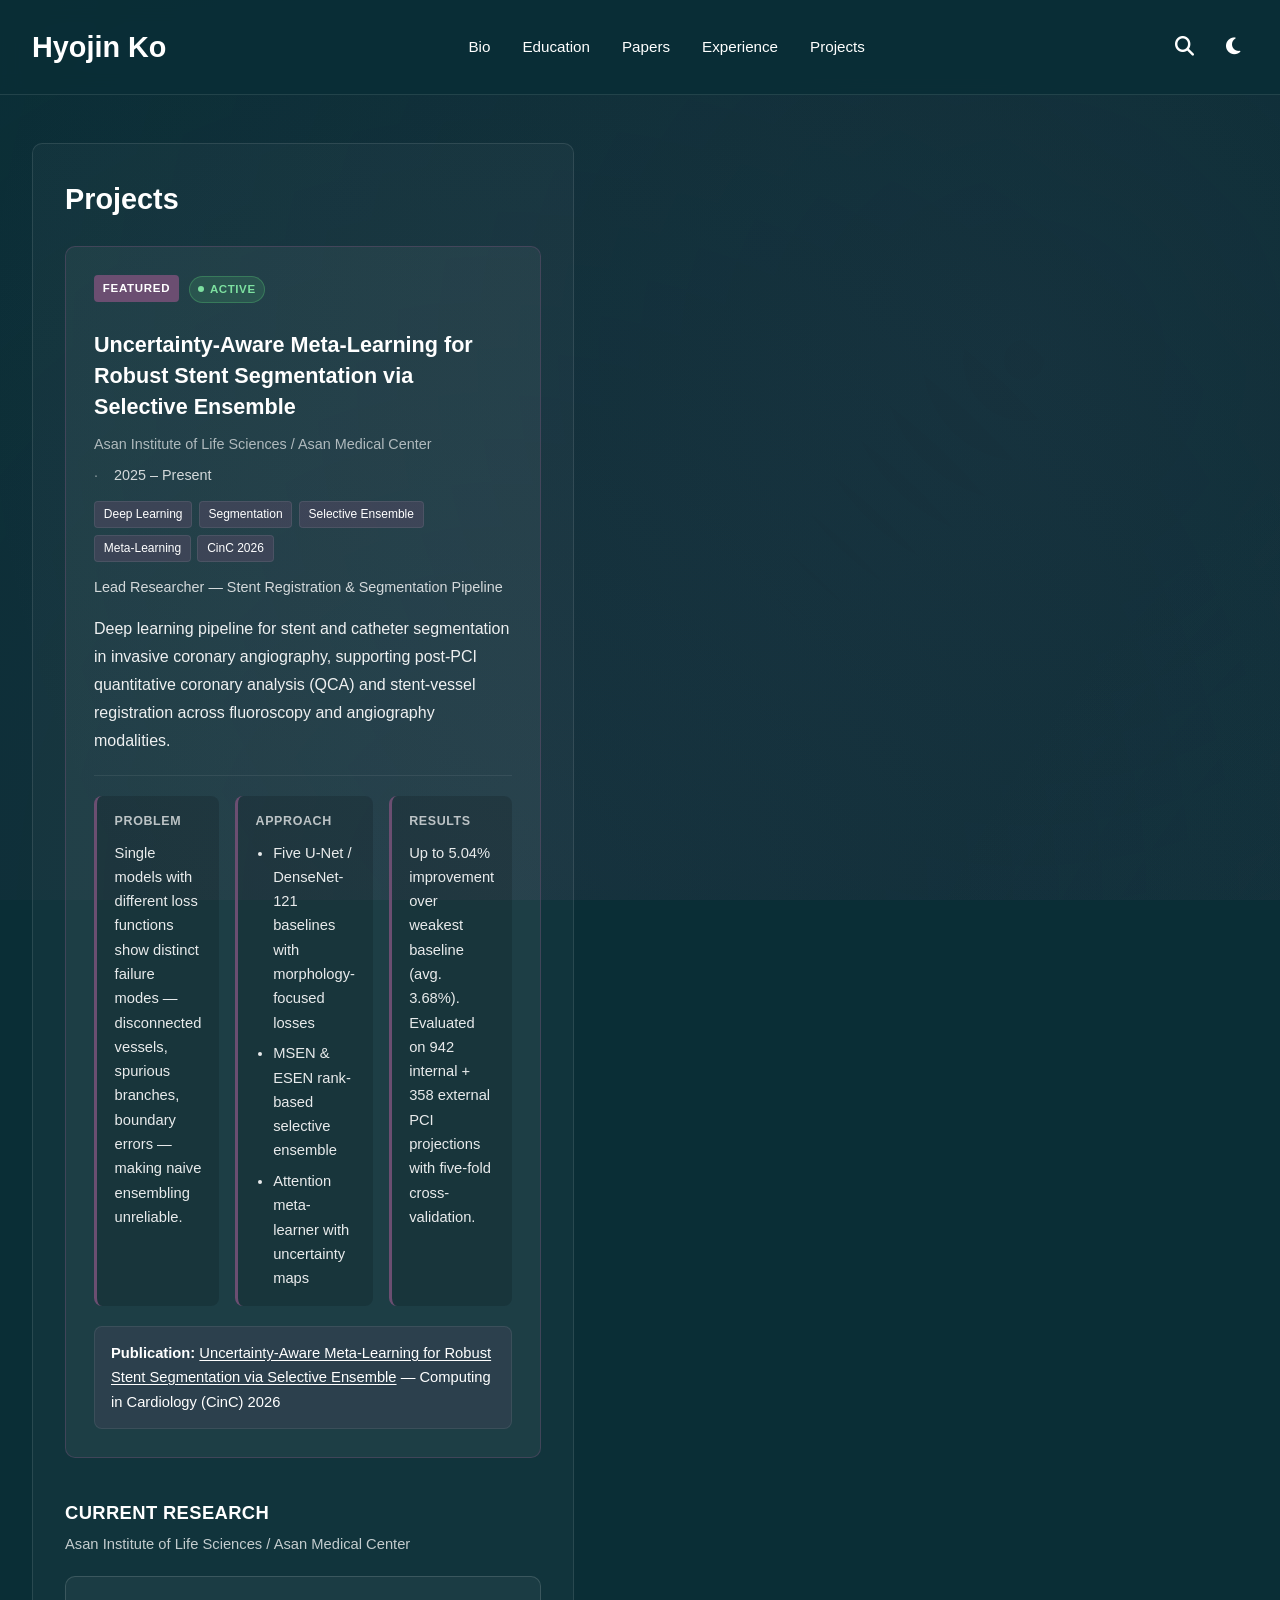
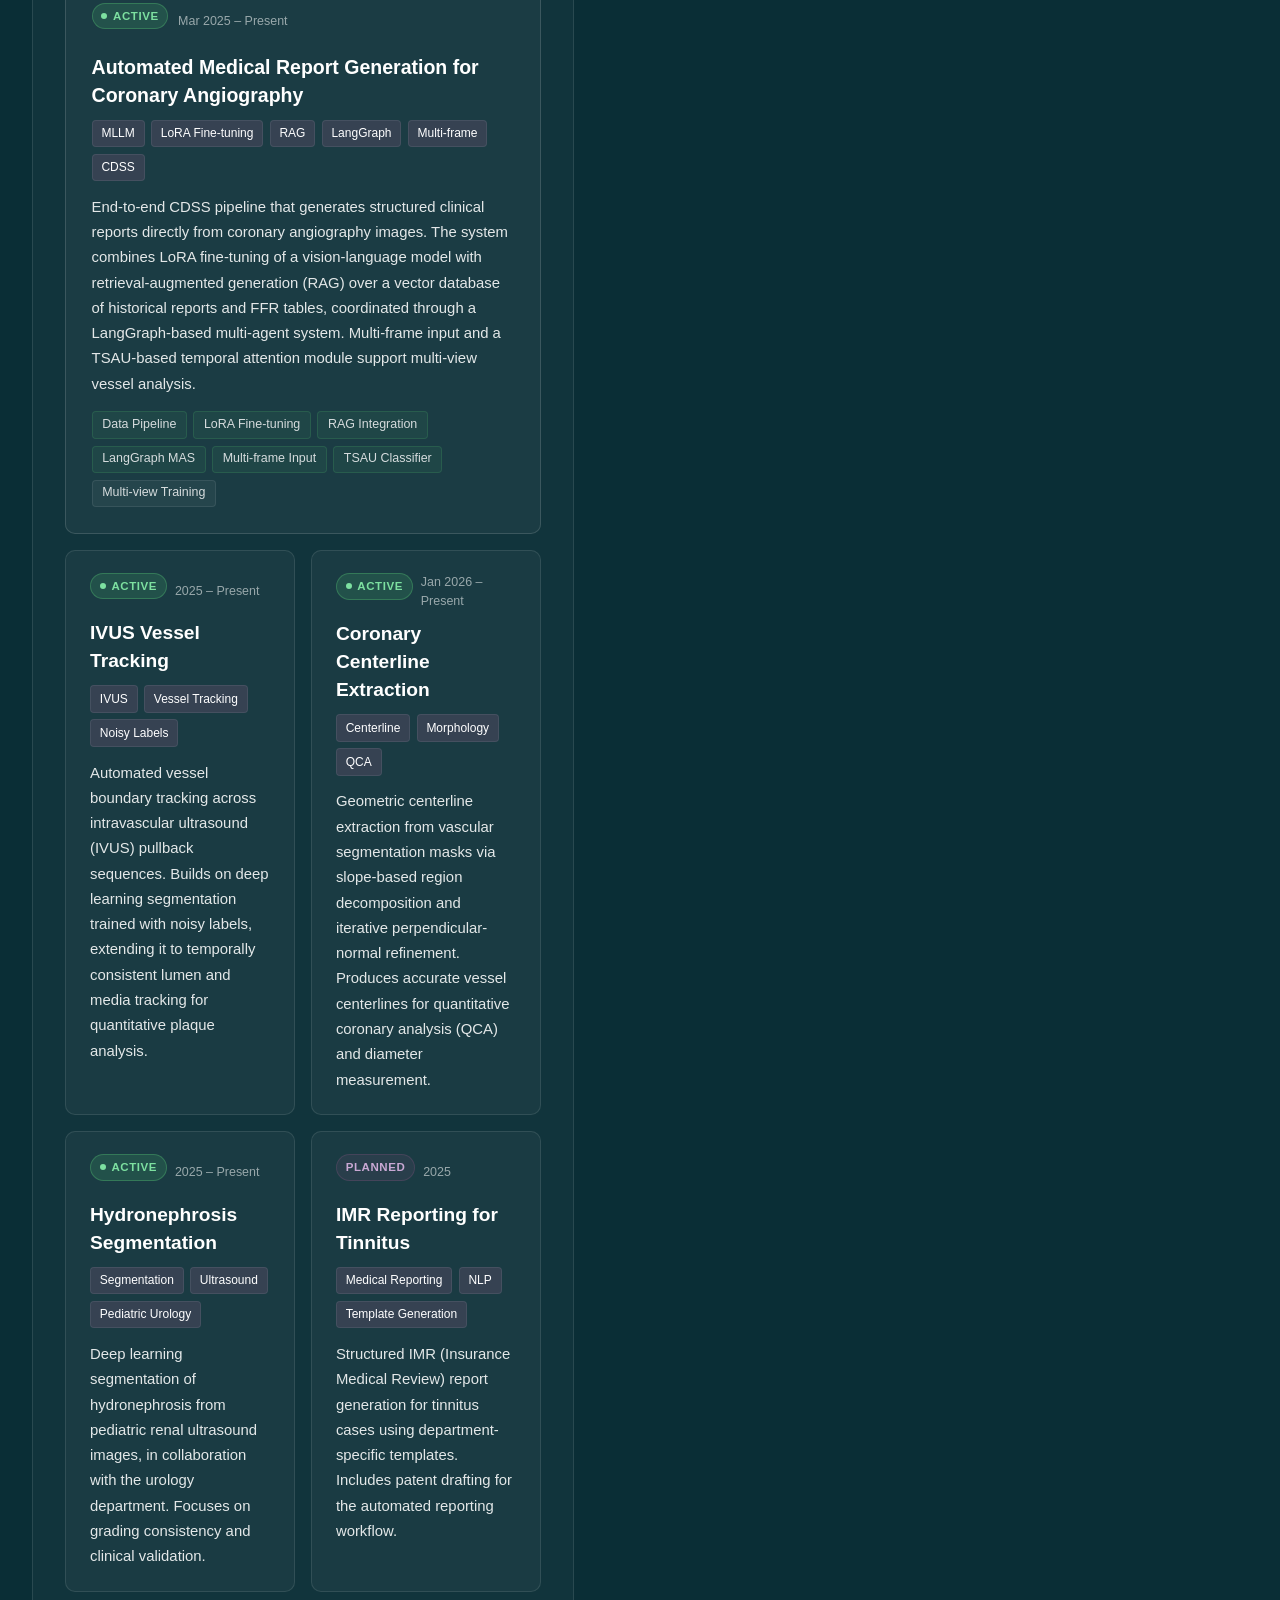
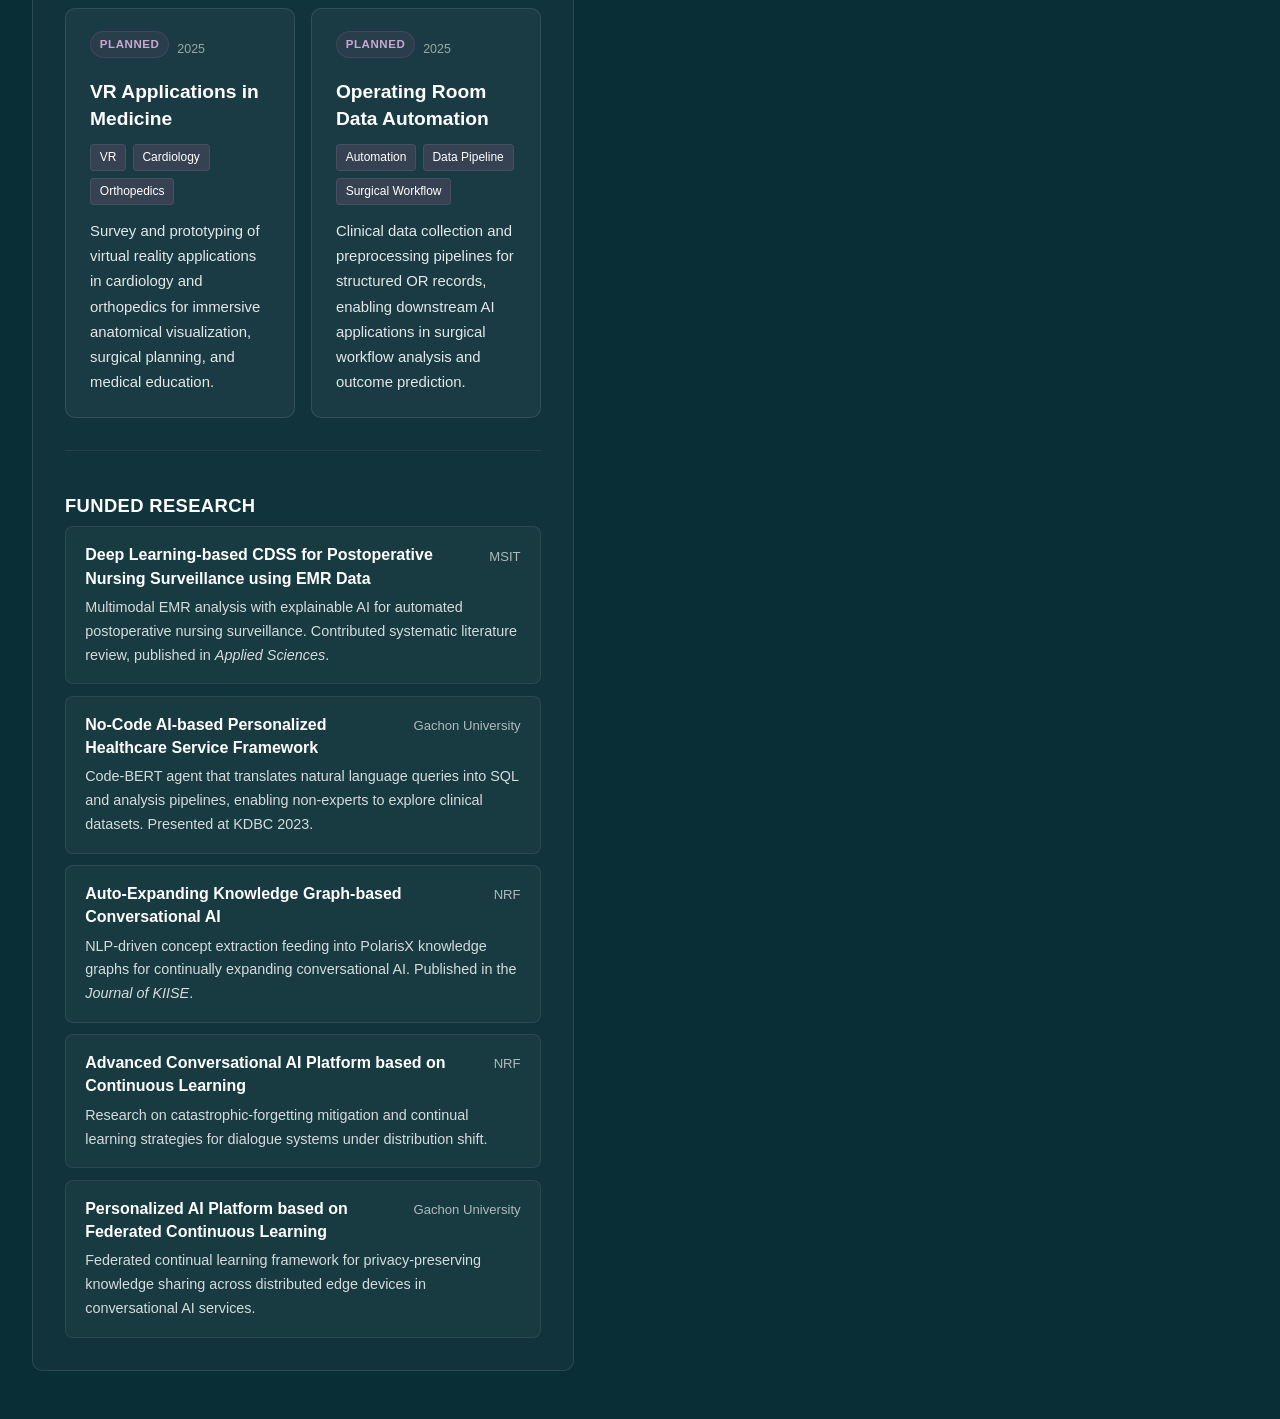
==== commit 6be76acc: "Improve projects section readability" ====
--- a/projects.html
+++ b/projects.html
@@ -6,6 +6,125 @@
     <title>Projects - Hyojin Ko</title>
     <link rel="stylesheet" href="styles.css">
     <link rel="stylesheet" href="https://cdnjs.cloudflare.com/ajax/libs/font-awesome/6.4.0/css/all.min.css">
+    <style>
+        /* ── Status badges ── */
+        .project-status {
+            display: inline-flex;
+            align-items: center;
+            gap: 0.35rem;
+            font-size: 0.72rem;
+            font-weight: 600;
+            letter-spacing: 0.05em;
+            text-transform: uppercase;
+            padding: 0.2rem 0.55rem;
+            border-radius: 20px;
+            margin-bottom: 0.75rem;
+        }
+        .project-status--active {
+            background: rgba(80, 180, 110, 0.18);
+            border: 1px solid rgba(80, 180, 110, 0.4);
+            color: #7de0a0;
+        }
+        .project-status--active::before {
+            content: '';
+            width: 6px;
+            height: 6px;
+            border-radius: 50%;
+            background: #7de0a0;
+            animation: pulse-dot 1.8s ease-in-out infinite;
+        }
+        .project-status--planned {
+            background: rgba(107, 78, 113, 0.2);
+            border: 1px solid rgba(107, 78, 113, 0.4);
+            color: #c9a8d4;
+        }
+        @keyframes pulse-dot {
+            0%, 100% { opacity: 1; }
+            50% { opacity: 0.4; }
+        }
+
+        /* ── Secondary featured card ── */
+        .project-card--secondary {
+            padding: 1.6rem;
+            background: rgba(255, 255, 255, 0.045);
+            border: 1px solid rgba(255, 255, 255, 0.14);
+            border-radius: 10px;
+            margin-bottom: 1rem;
+        }
+        .project-card--secondary .project-title {
+            font-size: 1.22rem;
+        }
+
+        /* ── Progress timeline strip ── */
+        .project-timeline {
+            display: flex;
+            flex-wrap: wrap;
+            gap: 0.4rem;
+            margin-top: 0.9rem;
+        }
+        .project-timeline-item {
+            font-size: 0.78rem;
+            padding: 0.18rem 0.6rem;
+            border-radius: 4px;
+            background: rgba(255, 255, 255, 0.06);
+            border: 1px solid rgba(255, 255, 255, 0.1);
+            color: var(--text-color);
+            opacity: 0.82;
+        }
+        .project-timeline-item--done {
+            background: rgba(80, 180, 110, 0.1);
+            border-color: rgba(80, 180, 110, 0.25);
+        }
+
+        /* ── Funded research: cleaner list ── */
+        .project-funded-item-v2 {
+            padding: 1rem 1.2rem;
+            background: rgba(255, 255, 255, 0.03);
+            border: 1px solid rgba(255, 255, 255, 0.08);
+            border-radius: 8px;
+        }
+        .project-funded-item-v2 .funded-header {
+            display: flex;
+            justify-content: space-between;
+            align-items: flex-start;
+            gap: 1rem;
+            margin-bottom: 0.4rem;
+        }
+        .project-funded-item-v2 .funded-title {
+            font-size: 1rem;
+            font-weight: 600;
+            color: var(--text-color);
+            line-height: 1.45;
+        }
+        .project-funded-item-v2 .funded-org {
+            font-size: 0.82rem;
+            color: var(--text-color);
+            opacity: 0.65;
+            white-space: nowrap;
+            padding-top: 0.15rem;
+        }
+        .project-funded-item-v2 .funded-desc {
+            font-size: 0.9rem;
+            line-height: 1.65;
+            color: var(--text-color);
+            opacity: 0.82;
+        }
+
+        /* ── Section divider ── */
+        .project-section-divider {
+            border: none;
+            border-top: 1px solid rgba(255,255,255,0.07);
+            margin: 2rem 0;
+        }
+
+        /* ── Card with period ── */
+        .project-card-period {
+            font-size: 0.78rem;
+            color: var(--text-color);
+            opacity: 0.55;
+            margin-bottom: 0.6rem;
+        }
+    </style>
 </head>
 <body>
     <header class="header">
@@ -37,9 +156,13 @@
                 <section class="content-section">
                     <h2 class="section-title">Projects</h2>
 
+                    <!-- ────────────────── FEATURED ────────────────── -->
                     <div class="portfolio-featured">
                         <article class="project-card project-card--featured">
-                            <span class="project-badge">Featured</span>
+                            <div style="display:flex; align-items:center; gap:0.6rem; margin-bottom:0.85rem;">
+                                <span class="project-badge">Featured</span>
+                                <span class="project-status project-status--active">Active</span>
+                            </div>
                             <h3 class="project-title">Uncertainty-Aware Meta-Learning for Robust Stent Segmentation via Selective Ensemble</h3>
                             <div class="project-meta-row">
                                 <span class="project-organization">Asan Institute of Life Sciences / Asan Medical Center</span>
@@ -54,12 +177,12 @@
                             </div>
                             <p class="project-role">Lead Researcher — Stent Registration &amp; Segmentation Pipeline</p>
                             <p class="project-summary">
-                                Deep learning pipeline for stent and catheter segmentation in invasive coronary angiography, supporting post-PCI QCA and stent-vessel registration across fluoroscopy and angiography.
+                                Deep learning pipeline for stent and catheter segmentation in invasive coronary angiography, supporting post-PCI quantitative coronary analysis (QCA) and stent-vessel registration across fluoroscopy and angiography modalities.
                             </p>
                             <div class="project-highlights">
                                 <div class="project-highlight">
                                     <h4>Problem</h4>
-                                    <p>Single models with different loss functions show distinct failure modes—disconnected vessels, spurious branches, boundary errors—making naive ensembling unreliable.</p>
+                                    <p>Single models with different loss functions show distinct failure modes — disconnected vessels, spurious branches, boundary errors — making naive ensembling unreliable.</p>
                                 </div>
                                 <div class="project-highlight">
                                     <h4>Approach</h4>
@@ -71,7 +194,7 @@
                                 </div>
                                 <div class="project-highlight">
                                     <h4>Results</h4>
-                                    <p>Up to 5.04% improvement over weakest baseline (avg. 3.68%). Evaluated on 942 internal + 358 external PCI projections with five-fold CV.</p>
+                                    <p>Up to 5.04% improvement over weakest baseline (avg. 3.68%). Evaluated on 942 internal + 358 external PCI projections with five-fold cross-validation.</p>
                                 </div>
                             </div>
                             <div class="project-publication">
@@ -82,123 +205,190 @@
                         </article>
                     </div>
 
+                    <!-- ────────────────── CURRENT RESEARCH ────────────────── -->
                     <div class="project-subsection">
                         <h3 class="project-subsection-title">Current Research</h3>
                         <p class="project-subsection-desc">Asan Institute of Life Sciences / Asan Medical Center</p>
+
+                        <!-- Medical Report — secondary featured -->
+                        <article class="project-card project-card--secondary" style="margin-bottom:1rem;">
+                            <div style="display:flex; align-items:center; gap:0.6rem; margin-bottom:0.7rem;">
+                                <span class="project-status project-status--active">Active</span>
+                                <span class="project-card-period" style="margin-bottom:0;">Mar 2025 – Present</span>
+                            </div>
+                            <h3 class="project-title">Automated Medical Report Generation for Coronary Angiography</h3>
+                            <div class="project-meta" style="margin-top:0.55rem;">
+                                <span class="project-tag">MLLM</span>
+                                <span class="project-tag">LoRA Fine-tuning</span>
+                                <span class="project-tag">RAG</span>
+                                <span class="project-tag">LangGraph</span>
+                                <span class="project-tag">Multi-frame</span>
+                                <span class="project-tag">CDSS</span>
+                            </div>
+                            <p class="project-description" style="margin-top:0.85rem;">
+                                End-to-end CDSS pipeline that generates structured clinical reports directly from coronary angiography images. The system combines LoRA fine-tuning of a vision-language model with retrieval-augmented generation (RAG) over a vector database of historical reports and FFR tables, coordinated through a LangGraph-based multi-agent system. Multi-frame input and a TSAU-based temporal attention module support multi-view vessel analysis.
+                            </p>
+                            <div class="project-timeline">
+                                <span class="project-timeline-item project-timeline-item--done">Data Pipeline</span>
+                                <span class="project-timeline-item project-timeline-item--done">LoRA Fine-tuning</span>
+                                <span class="project-timeline-item project-timeline-item--done">RAG Integration</span>
+                                <span class="project-timeline-item project-timeline-item--done">LangGraph MAS</span>
+                                <span class="project-timeline-item project-timeline-item--done">Multi-frame Input</span>
+                                <span class="project-timeline-item project-timeline-item--done">TSAU Classifier</span>
+                                <span class="project-timeline-item">Multi-view Training</span>
+                            </div>
+                        </article>
+
+                        <!-- 2-column grid for remaining projects -->
                         <div class="project-grid">
                             <article class="project-card">
-                                <h3 class="project-title">Automated Medical Report Generation</h3>
-                                <div class="project-meta">
-                                    <span class="project-tag">MLLM</span>
-                                    <span class="project-tag">RAG</span>
-                                    <span class="project-tag">LangGraph</span>
-                                    <span class="project-tag">CDSS</span>
-                                </div>
-                                <div class="project-description">
-                                    <p>End-to-end CDSS pipeline generating structured reports from coronary angiography. LoRA fine-tuning, RAG with vector DBs, and LangGraph multi-agent system with multi-frame input.</p>
-                                </div>
-                            </article>
-                            <article class="project-card">
+                                <div style="display:flex; align-items:center; gap:0.5rem; margin-bottom:0.5rem;">
+                                    <span class="project-status project-status--active">Active</span>
+                                    <span class="project-card-period" style="margin-bottom:0;">2025 – Present</span>
+                                </div>
                                 <h3 class="project-title">IVUS Vessel Tracking</h3>
                                 <div class="project-meta">
                                     <span class="project-tag">IVUS</span>
                                     <span class="project-tag">Vessel Tracking</span>
-                                </div>
-                                <div class="project-description">
-                                    <p>Automated vessel tracking for intravascular ultrasound, building on deep learning IVUS segmentation with noisy labels.</p>
-                                </div>
-                            </article>
-                            <article class="project-card">
-                                <h3 class="project-title">Centerline Extraction</h3>
+                                    <span class="project-tag">Noisy Labels</span>
+                                </div>
+                                <div class="project-description">
+                                    <p>Automated vessel boundary tracking across intravascular ultrasound (IVUS) pullback sequences. Builds on deep learning segmentation trained with noisy labels, extending it to temporally consistent lumen and media tracking for quantitative plaque analysis.</p>
+                                </div>
+                            </article>
+
+                            <article class="project-card">
+                                <div style="display:flex; align-items:center; gap:0.5rem; margin-bottom:0.5rem;">
+                                    <span class="project-status project-status--active">Active</span>
+                                    <span class="project-card-period" style="margin-bottom:0;">Jan 2026 – Present</span>
+                                </div>
+                                <h3 class="project-title">Coronary Centerline Extraction</h3>
                                 <div class="project-meta">
                                     <span class="project-tag">Centerline</span>
                                     <span class="project-tag">Morphology</span>
-                                </div>
-                                <div class="project-description">
-                                    <p>Geometric centerline extraction from vascular masks via slope segmentation and perpendicular normal refinement for QCA analysis.</p>
-                                </div>
-                            </article>
-                            <article class="project-card">
+                                    <span class="project-tag">QCA</span>
+                                </div>
+                                <div class="project-description">
+                                    <p>Geometric centerline extraction from vascular segmentation masks via slope-based region decomposition and iterative perpendicular-normal refinement. Produces accurate vessel centerlines for quantitative coronary analysis (QCA) and diameter measurement.</p>
+                                </div>
+                            </article>
+
+                            <article class="project-card">
+                                <div style="display:flex; align-items:center; gap:0.5rem; margin-bottom:0.5rem;">
+                                    <span class="project-status project-status--active">Active</span>
+                                    <span class="project-card-period" style="margin-bottom:0;">2025 – Present</span>
+                                </div>
                                 <h3 class="project-title">Hydronephrosis Segmentation</h3>
                                 <div class="project-meta">
                                     <span class="project-tag">Segmentation</span>
                                     <span class="project-tag">Ultrasound</span>
-                                </div>
-                                <div class="project-description">
-                                    <p>Deep learning-based hydronephrosis segmentation from ultrasound images with literature review and clinical validation planning.</p>
-                                </div>
-                            </article>
-                            <article class="project-card">
+                                    <span class="project-tag">Pediatric Urology</span>
+                                </div>
+                                <div class="project-description">
+                                    <p>Deep learning segmentation of hydronephrosis from pediatric renal ultrasound images, in collaboration with the urology department. Focuses on grading consistency and clinical validation.</p>
+                                </div>
+                            </article>
+
+                            <article class="project-card">
+                                <div style="display:flex; align-items:center; gap:0.5rem; margin-bottom:0.5rem;">
+                                    <span class="project-status project-status--planned">Planned</span>
+                                    <span class="project-card-period" style="margin-bottom:0;">2025</span>
+                                </div>
                                 <h3 class="project-title">IMR Reporting for Tinnitus</h3>
                                 <div class="project-meta">
                                     <span class="project-tag">Medical Reporting</span>
                                     <span class="project-tag">NLP</span>
-                                </div>
-                                <div class="project-description">
-                                    <p>Structured IMR report generation with department-specific templates and patent drafting for automated reporting workflows.</p>
-                                </div>
-                            </article>
-                            <article class="project-card">
-                                <h3 class="project-title">VR in Medicine</h3>
+                                    <span class="project-tag">Template Generation</span>
+                                </div>
+                                <div class="project-description">
+                                    <p>Structured IMR (Insurance Medical Review) report generation for tinnitus cases using department-specific templates. Includes patent drafting for the automated reporting workflow.</p>
+                                </div>
+                            </article>
+
+                            <article class="project-card">
+                                <div style="display:flex; align-items:center; gap:0.5rem; margin-bottom:0.5rem;">
+                                    <span class="project-status project-status--planned">Planned</span>
+                                    <span class="project-card-period" style="margin-bottom:0;">2025</span>
+                                </div>
+                                <h3 class="project-title">VR Applications in Medicine</h3>
                                 <div class="project-meta">
                                     <span class="project-tag">VR</span>
                                     <span class="project-tag">Cardiology</span>
                                     <span class="project-tag">Orthopedics</span>
                                 </div>
                                 <div class="project-description">
-                                    <p>Survey of VR applications in cardiology and orthopedics for immersive medical visualization.</p>
-                                </div>
-                            </article>
-                            <article class="project-card">
-                                <h3 class="project-title">Operating Room Automation</h3>
+                                    <p>Survey and prototyping of virtual reality applications in cardiology and orthopedics for immersive anatomical visualization, surgical planning, and medical education.</p>
+                                </div>
+                            </article>
+
+                            <article class="project-card">
+                                <div style="display:flex; align-items:center; gap:0.5rem; margin-bottom:0.5rem;">
+                                    <span class="project-status project-status--planned">Planned</span>
+                                    <span class="project-card-period" style="margin-bottom:0;">2025</span>
+                                </div>
+                                <h3 class="project-title">Operating Room Data Automation</h3>
                                 <div class="project-meta">
                                     <span class="project-tag">Automation</span>
                                     <span class="project-tag">Data Pipeline</span>
-                                </div>
-                                <div class="project-description">
-                                    <p>Clinical data collection and preprocessing pipelines for AI-driven surgical workflow support.</p>
+                                    <span class="project-tag">Surgical Workflow</span>
+                                </div>
+                                <div class="project-description">
+                                    <p>Clinical data collection and preprocessing pipelines for structured OR records, enabling downstream AI applications in surgical workflow analysis and outcome prediction.</p>
                                 </div>
                             </article>
                         </div>
                     </div>
 
+                    <hr class="project-section-divider">
+
+                    <!-- ────────────────── FUNDED RESEARCH ────────────────── -->
                     <div class="project-subsection">
                         <h3 class="project-subsection-title">Funded Research</h3>
-                        <div class="project-funded-list">
-                            <article class="project-funded-item">
-                                <h3 class="project-title">Deep Learning-based CDSS for Postoperative Nursing Surveillance using EMR Data</h3>
-                                <div class="project-organization">MSIT</div>
-                                <div class="project-description">
-                                    <p>Multimodal EMR analysis with explainable AI for nursing surveillance. Published systematic review in Applied Sciences.</p>
-                                </div>
-                            </article>
-                            <article class="project-funded-item">
-                                <h3 class="project-title">No-Code AI-based Personalized Healthcare Service Framework</h3>
-                                <div class="project-organization">Gachon University</div>
-                                <div class="project-description">
-                                    <p>Code-BERT agent translating natural language to SQL and analysis pipelines. Presented at KDBC 2023.</p>
-                                </div>
-                            </article>
-                            <article class="project-funded-item">
-                                <h3 class="project-title">Auto-Expanding Knowledge Graph-based Conversational AI</h3>
-                                <div class="project-organization">NRF</div>
-                                <div class="project-description">
-                                    <p>NLP concept extraction with PolarisX knowledge graphs. Published in Journal of KIISE.</p>
-                                </div>
-                            </article>
-                            <article class="project-funded-item">
-                                <h3 class="project-title">Advanced Conversational AI Platform based on Continuous Learning</h3>
-                                <div class="project-organization">NRF</div>
-                            </article>
-                            <article class="project-funded-item">
-                                <h3 class="project-title">Personalized AI Platform based on Federated Continuous Learning</h3>
-                                <div class="project-organization">Gachon University</div>
-                                <div class="project-description">
-                                    <p>Federated continuous learning for secure end-device knowledge sharing across conversational AI platforms.</p>
-                                </div>
-                            </article>
+                        <div class="project-funded-list" style="gap:0.7rem;">
+
+                            <article class="project-funded-item-v2">
+                                <div class="funded-header">
+                                    <span class="funded-title">Deep Learning-based CDSS for Postoperative Nursing Surveillance using EMR Data</span>
+                                    <span class="funded-org">MSIT</span>
+                                </div>
+                                <p class="funded-desc">Multimodal EMR analysis with explainable AI for automated postoperative nursing surveillance. Contributed systematic literature review, published in <em>Applied Sciences</em>.</p>
+                            </article>
+
+                            <article class="project-funded-item-v2">
+                                <div class="funded-header">
+                                    <span class="funded-title">No-Code AI-based Personalized Healthcare Service Framework</span>
+                                    <span class="funded-org">Gachon University</span>
+                                </div>
+                                <p class="funded-desc">Code-BERT agent that translates natural language queries into SQL and analysis pipelines, enabling non-experts to explore clinical datasets. Presented at KDBC 2023.</p>
+                            </article>
+
+                            <article class="project-funded-item-v2">
+                                <div class="funded-header">
+                                    <span class="funded-title">Auto-Expanding Knowledge Graph-based Conversational AI</span>
+                                    <span class="funded-org">NRF</span>
+                                </div>
+                                <p class="funded-desc">NLP-driven concept extraction feeding into PolarisX knowledge graphs for continually expanding conversational AI. Published in the <em>Journal of KIISE</em>.</p>
+                            </article>
+
+                            <article class="project-funded-item-v2">
+                                <div class="funded-header">
+                                    <span class="funded-title">Advanced Conversational AI Platform based on Continuous Learning</span>
+                                    <span class="funded-org">NRF</span>
+                                </div>
+                                <p class="funded-desc">Research on catastrophic-forgetting mitigation and continual learning strategies for dialogue systems under distribution shift.</p>
+                            </article>
+
+                            <article class="project-funded-item-v2">
+                                <div class="funded-header">
+                                    <span class="funded-title">Personalized AI Platform based on Federated Continuous Learning</span>
+                                    <span class="funded-org">Gachon University</span>
+                                </div>
+                                <p class="funded-desc">Federated continual learning framework for privacy-preserving knowledge sharing across distributed edge devices in conversational AI services.</p>
+                            </article>
+
                         </div>
                     </div>
+
                 </section>
             </div>
         </div>
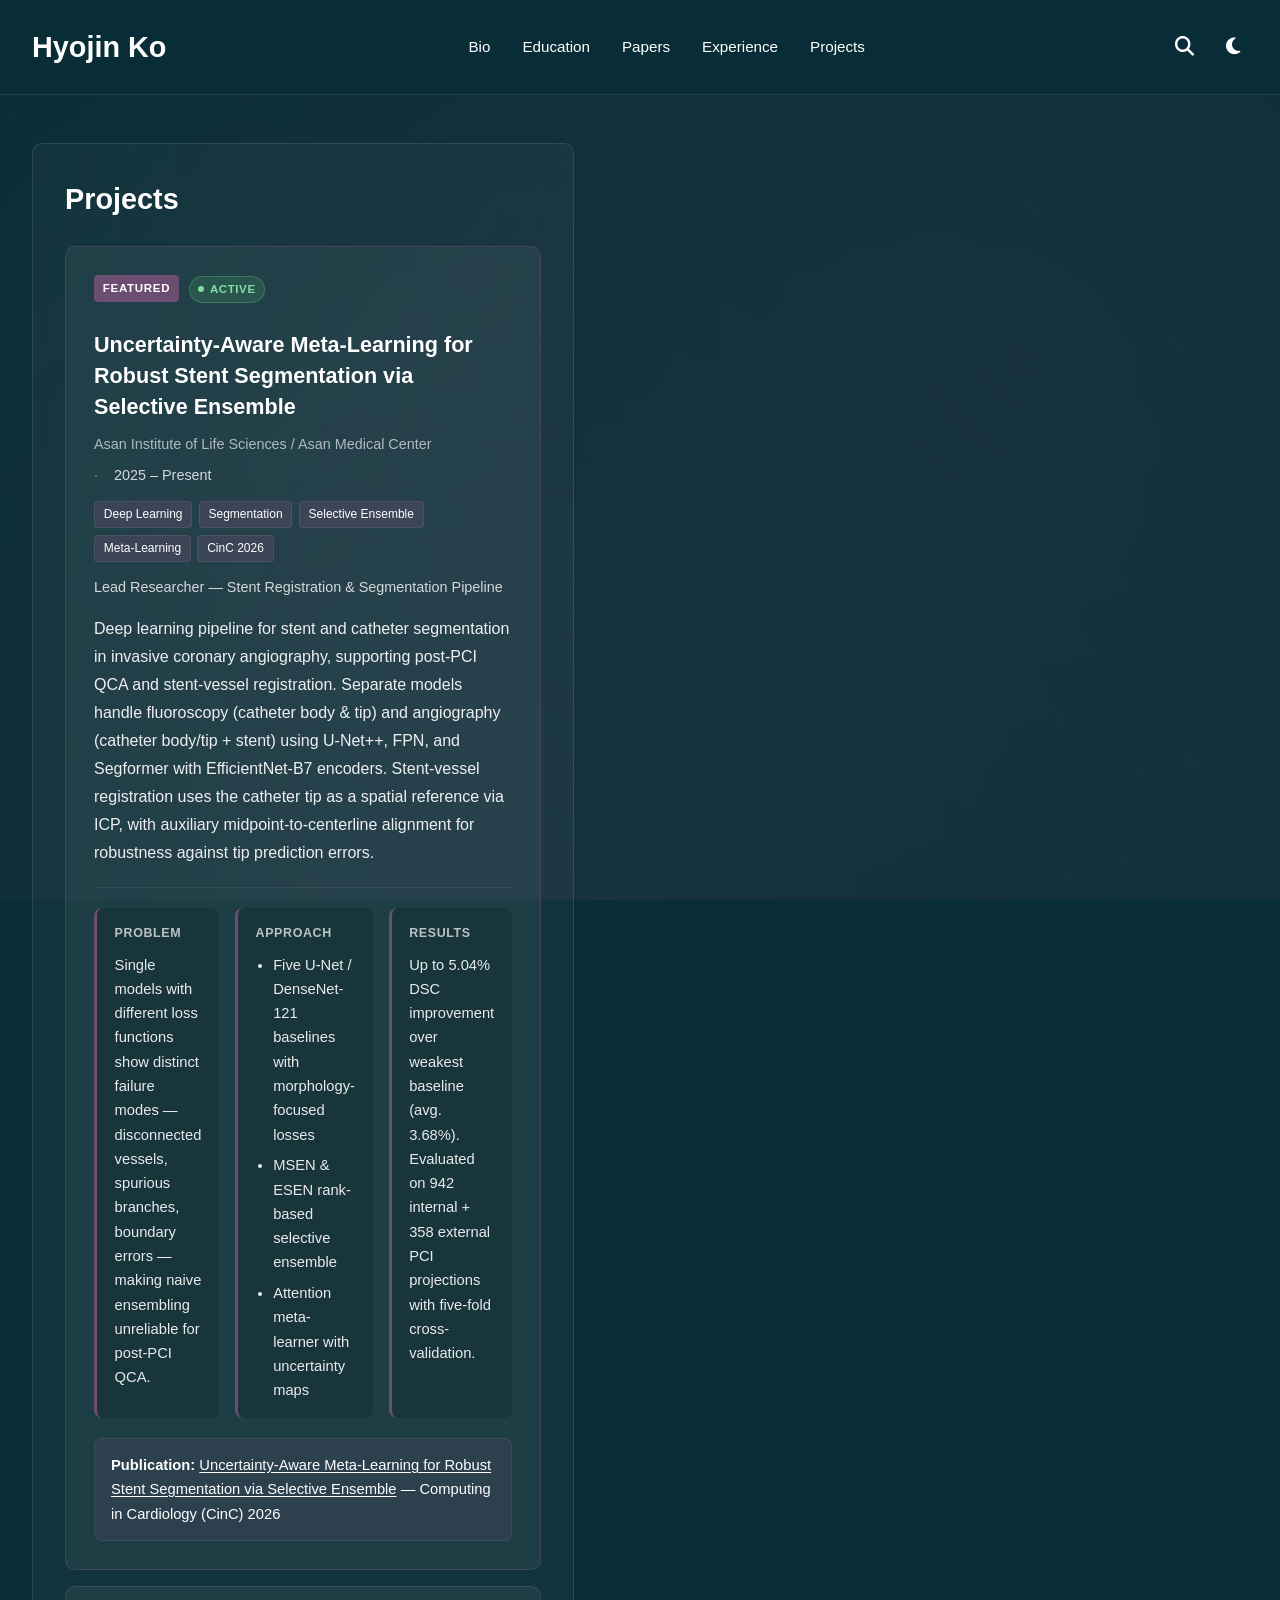
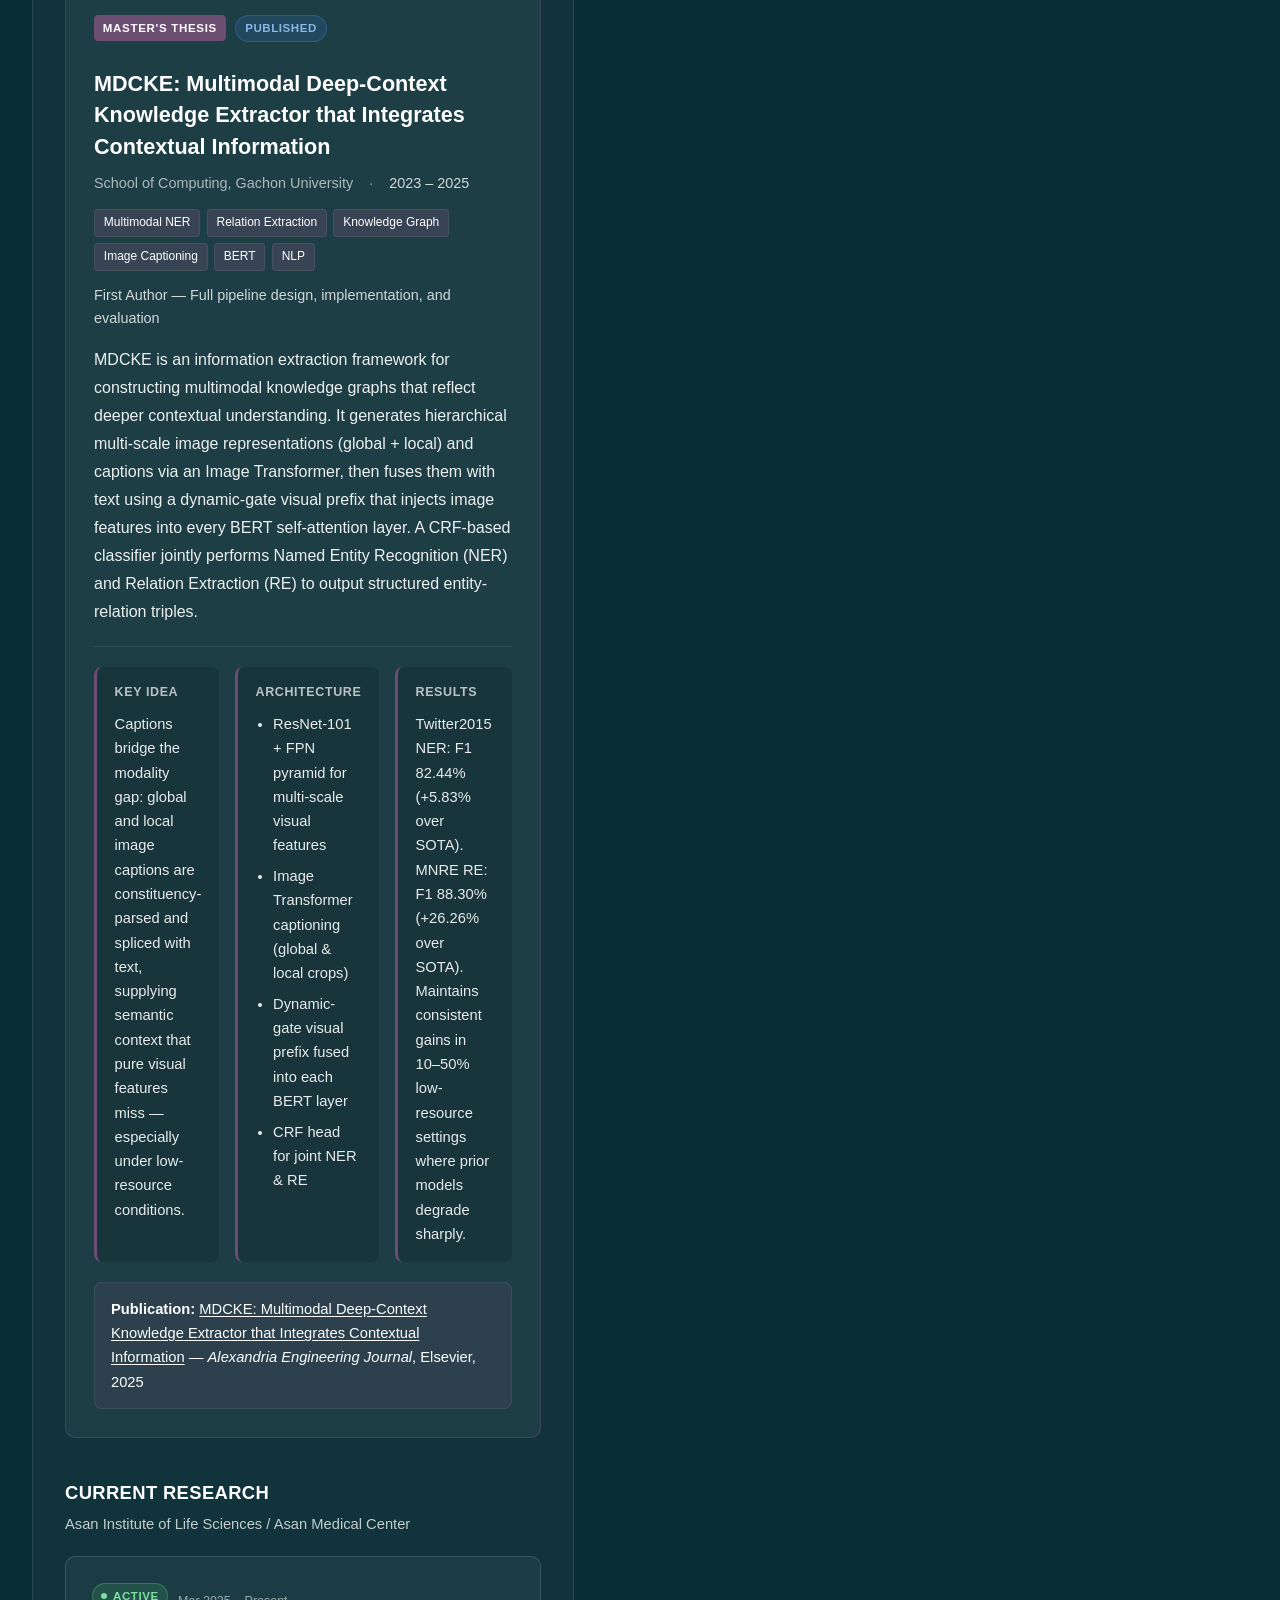
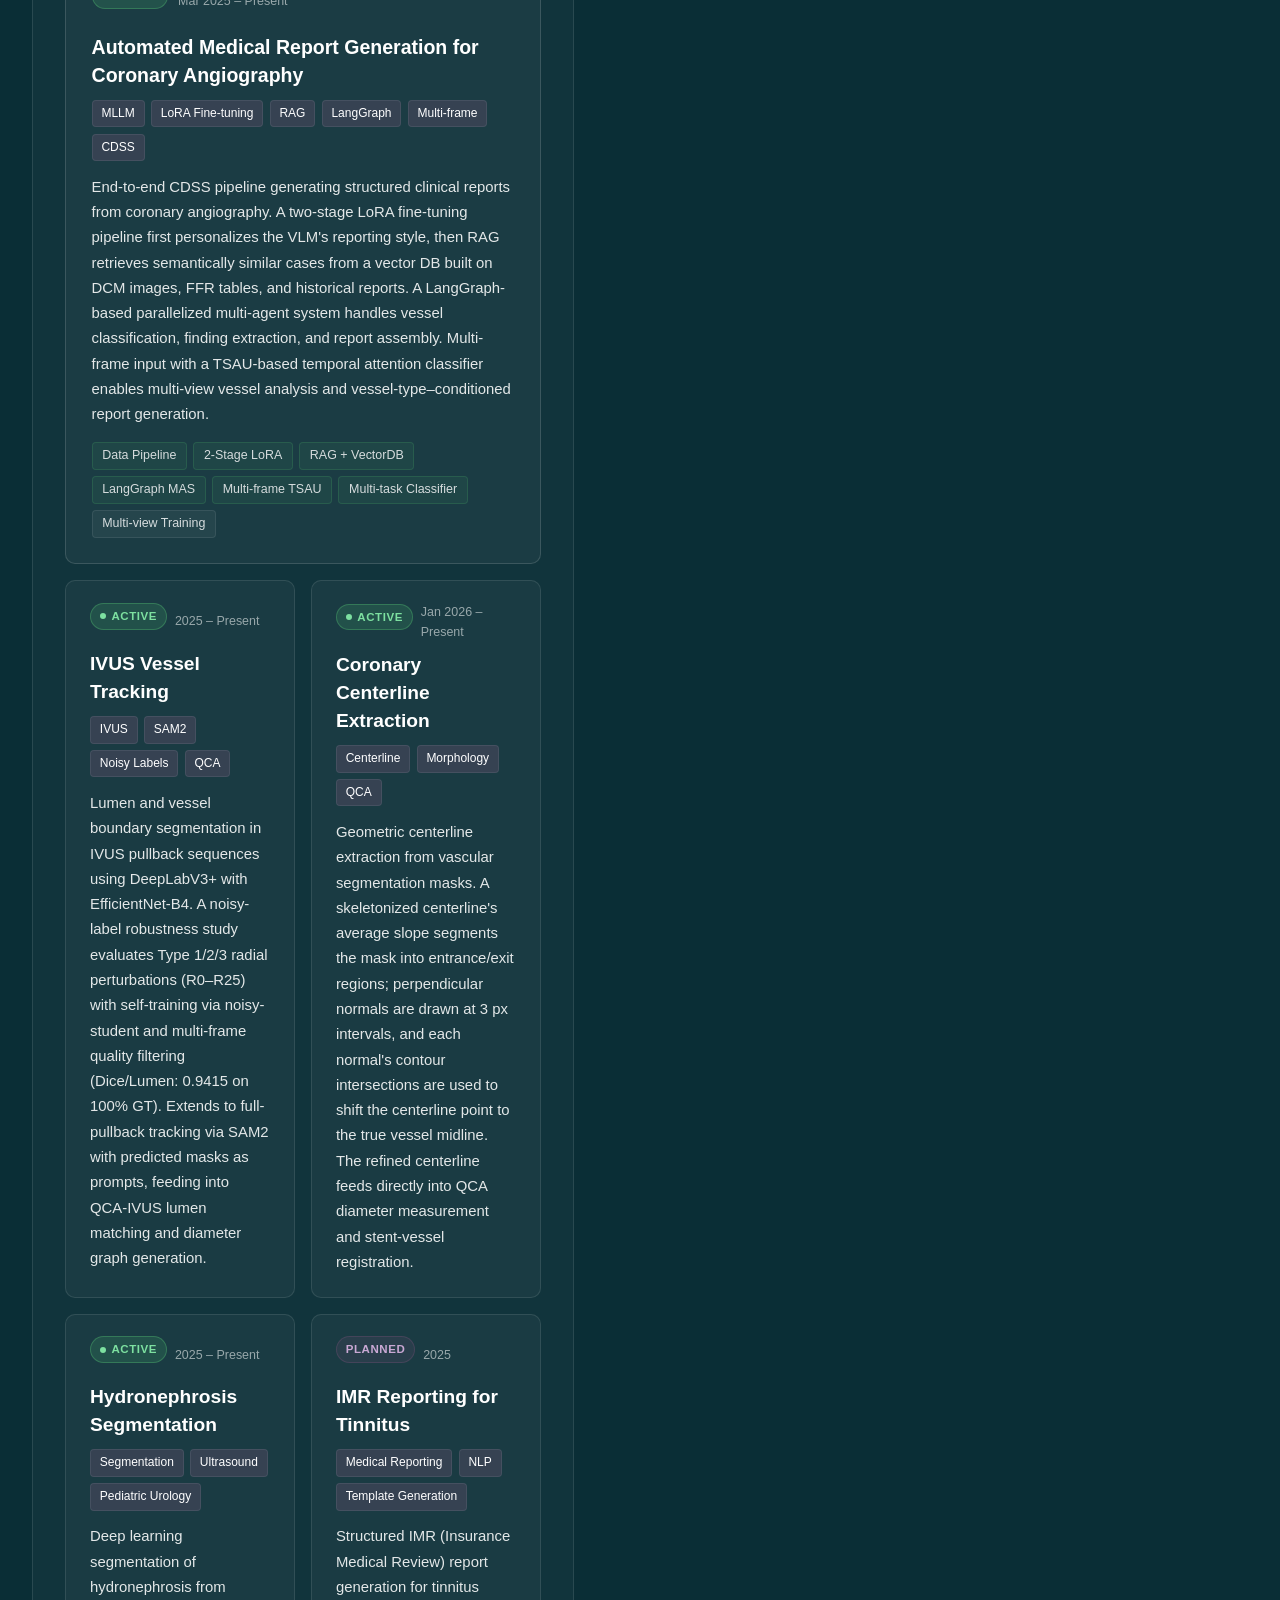
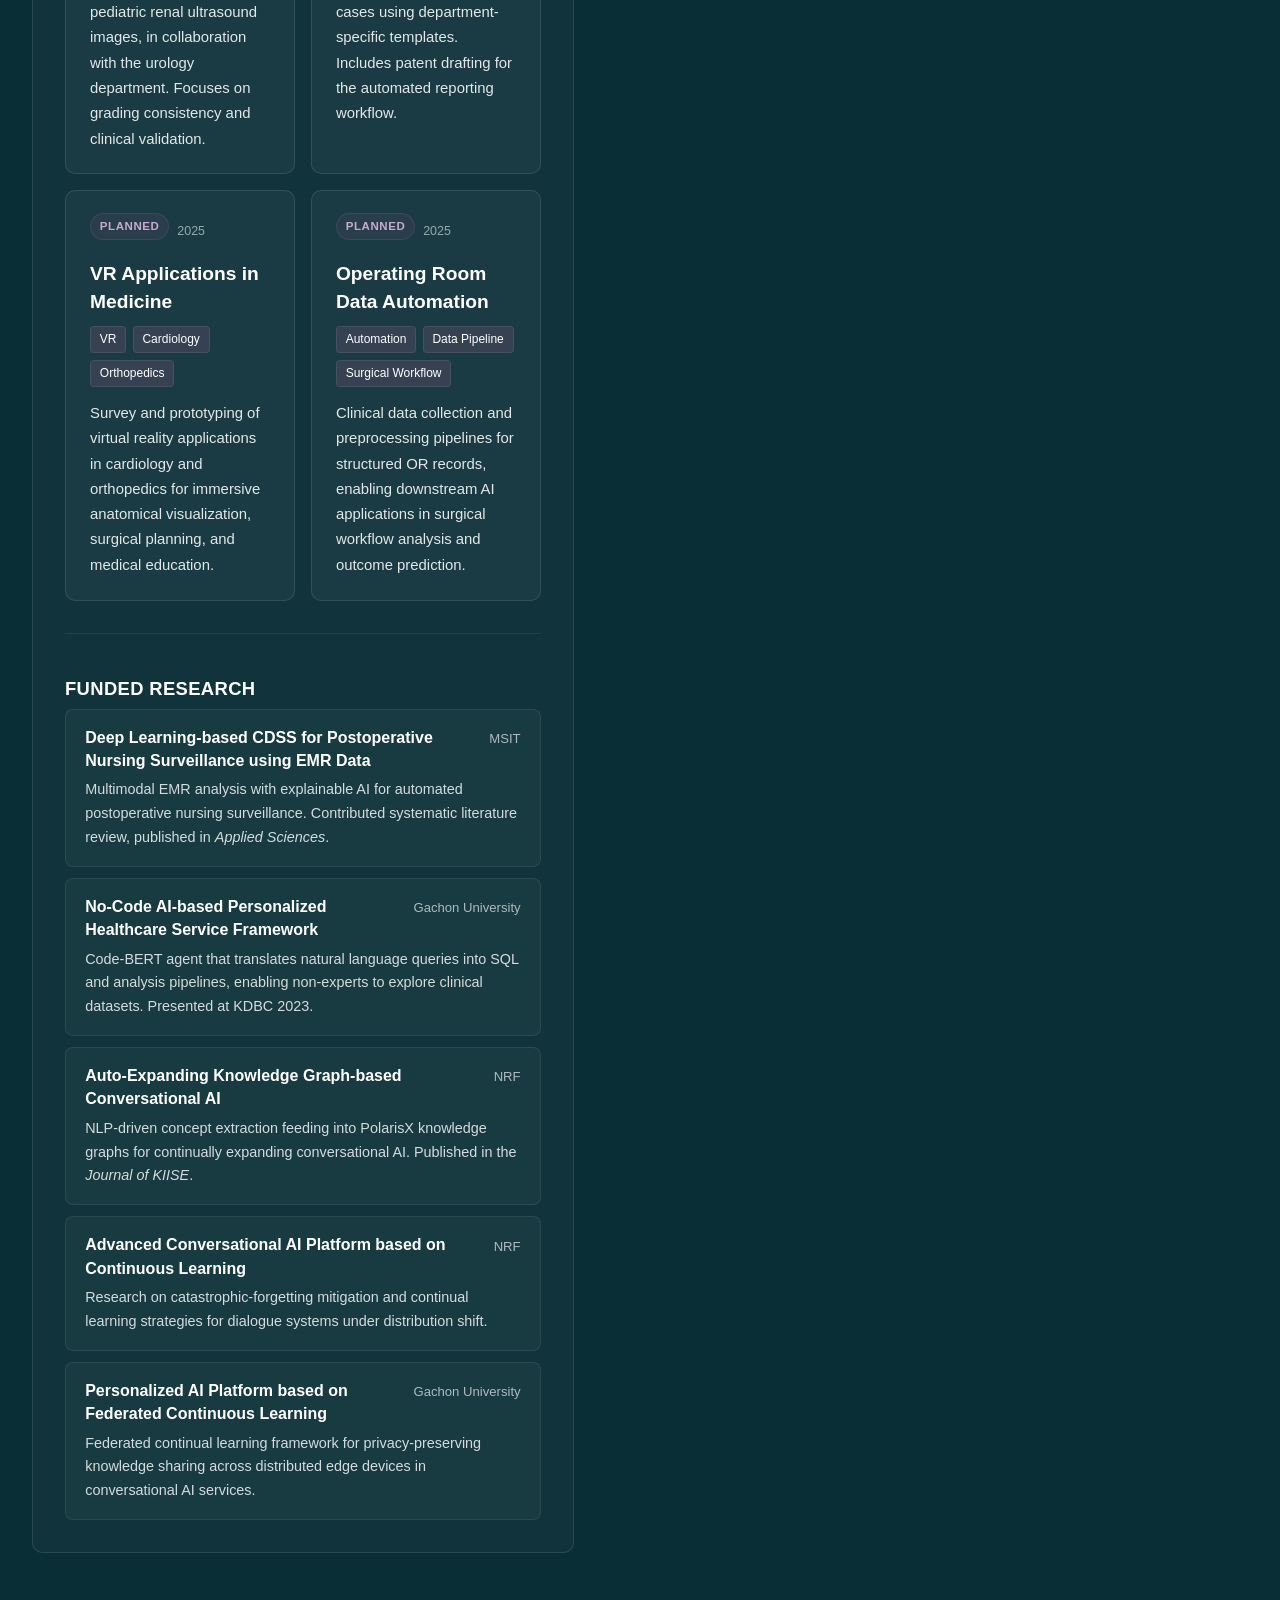
==== commit e4cbf714: "Improve projects section readability" ====
--- a/projects.html
+++ b/projects.html
@@ -177,12 +177,12 @@
                             </div>
                             <p class="project-role">Lead Researcher — Stent Registration &amp; Segmentation Pipeline</p>
                             <p class="project-summary">
-                                Deep learning pipeline for stent and catheter segmentation in invasive coronary angiography, supporting post-PCI quantitative coronary analysis (QCA) and stent-vessel registration across fluoroscopy and angiography modalities.
+                                Deep learning pipeline for stent and catheter segmentation in invasive coronary angiography, supporting post-PCI QCA and stent-vessel registration. Separate models handle fluoroscopy (catheter body &amp; tip) and angiography (catheter body/tip + stent) using U-Net++, FPN, and Segformer with EfficientNet-B7 encoders. Stent-vessel registration uses the catheter tip as a spatial reference via ICP, with auxiliary midpoint-to-centerline alignment for robustness against tip prediction errors.
                             </p>
                             <div class="project-highlights">
                                 <div class="project-highlight">
                                     <h4>Problem</h4>
-                                    <p>Single models with different loss functions show distinct failure modes — disconnected vessels, spurious branches, boundary errors — making naive ensembling unreliable.</p>
+                                    <p>Single models with different loss functions show distinct failure modes — disconnected vessels, spurious branches, boundary errors — making naive ensembling unreliable for post-PCI QCA.</p>
                                 </div>
                                 <div class="project-highlight">
                                     <h4>Approach</h4>
@@ -194,13 +194,64 @@
                                 </div>
                                 <div class="project-highlight">
                                     <h4>Results</h4>
-                                    <p>Up to 5.04% improvement over weakest baseline (avg. 3.68%). Evaluated on 942 internal + 358 external PCI projections with five-fold cross-validation.</p>
+                                    <p>Up to 5.04% DSC improvement over weakest baseline (avg. 3.68%). Evaluated on 942 internal + 358 external PCI projections with five-fold cross-validation.</p>
                                 </div>
                             </div>
                             <div class="project-publication">
                                 <strong>Publication:</strong>
                                 <a href="https://cinc2026.org/" target="_blank" rel="noopener noreferrer">Uncertainty-Aware Meta-Learning for Robust Stent Segmentation via Selective Ensemble</a>
                                 — Computing in Cardiology (CinC) 2026
+                            </div>
+                        </article>
+                    </div>
+
+                    <!-- ────────────────── FEATURED: MDCKE ────────────────── -->
+                    <div class="portfolio-featured" style="margin-top:1rem;">
+                        <article class="project-card project-card--featured">
+                            <div style="display:flex; align-items:center; gap:0.6rem; margin-bottom:0.85rem;">
+                                <span class="project-badge">Master's Thesis</span>
+                                <span class="project-status" style="background:rgba(56,125,201,0.18);border:1px solid rgba(56,125,201,0.4);color:#8ab8e8;">Published</span>
+                            </div>
+                            <h3 class="project-title">MDCKE: Multimodal Deep-Context Knowledge Extractor that Integrates Contextual Information</h3>
+                            <div class="project-meta-row">
+                                <span class="project-organization">School of Computing, Gachon University</span>
+                                <span class="project-period">2023 – 2025</span>
+                            </div>
+                            <div class="project-meta">
+                                <span class="project-tag">Multimodal NER</span>
+                                <span class="project-tag">Relation Extraction</span>
+                                <span class="project-tag">Knowledge Graph</span>
+                                <span class="project-tag">Image Captioning</span>
+                                <span class="project-tag">BERT</span>
+                                <span class="project-tag">NLP</span>
+                            </div>
+                            <p class="project-role">First Author — Full pipeline design, implementation, and evaluation</p>
+                            <p class="project-summary">
+                                MDCKE is an information extraction framework for constructing multimodal knowledge graphs that reflect deeper contextual understanding. It generates hierarchical multi-scale image representations (global + local) and captions via an Image Transformer, then fuses them with text using a dynamic-gate visual prefix that injects image features into every BERT self-attention layer. A CRF-based classifier jointly performs Named Entity Recognition (NER) and Relation Extraction (RE) to output structured entity-relation triples.
+                            </p>
+                            <div class="project-highlights">
+                                <div class="project-highlight">
+                                    <h4>Key Idea</h4>
+                                    <p>Captions bridge the modality gap: global and local image captions are constituency-parsed and spliced with text, supplying semantic context that pure visual features miss — especially under low-resource conditions.</p>
+                                </div>
+                                <div class="project-highlight">
+                                    <h4>Architecture</h4>
+                                    <ul>
+                                        <li>ResNet-101 + FPN pyramid for multi-scale visual features</li>
+                                        <li>Image Transformer captioning (global &amp; local crops)</li>
+                                        <li>Dynamic-gate visual prefix fused into each BERT layer</li>
+                                        <li>CRF head for joint NER &amp; RE</li>
+                                    </ul>
+                                </div>
+                                <div class="project-highlight">
+                                    <h4>Results</h4>
+                                    <p>Twitter2015 NER: F1 82.44% (+5.83% over SOTA). MNRE RE: F1 88.30% (+26.26% over SOTA). Maintains consistent gains in 10–50% low-resource settings where prior models degrade sharply.</p>
+                                </div>
+                            </div>
+                            <div class="project-publication">
+                                <strong>Publication:</strong>
+                                <a href="https://doi.org/10.1016/j.aej.2025.02.079" target="_blank" rel="noopener noreferrer">MDCKE: Multimodal Deep-Context Knowledge Extractor that Integrates Contextual Information</a>
+                                — <em>Alexandria Engineering Journal</em>, Elsevier, 2025
                             </div>
                         </article>
                     </div>
@@ -226,15 +277,15 @@
                                 <span class="project-tag">CDSS</span>
                             </div>
                             <p class="project-description" style="margin-top:0.85rem;">
-                                End-to-end CDSS pipeline that generates structured clinical reports directly from coronary angiography images. The system combines LoRA fine-tuning of a vision-language model with retrieval-augmented generation (RAG) over a vector database of historical reports and FFR tables, coordinated through a LangGraph-based multi-agent system. Multi-frame input and a TSAU-based temporal attention module support multi-view vessel analysis.
+                                End-to-end CDSS pipeline generating structured clinical reports from coronary angiography. A two-stage LoRA fine-tuning pipeline first personalizes the VLM's reporting style, then RAG retrieves semantically similar cases from a vector DB built on DCM images, FFR tables, and historical reports. A LangGraph-based parallelized multi-agent system handles vessel classification, finding extraction, and report assembly. Multi-frame input with a TSAU-based temporal attention classifier enables multi-view vessel analysis and vessel-type–conditioned report generation.
                             </p>
                             <div class="project-timeline">
                                 <span class="project-timeline-item project-timeline-item--done">Data Pipeline</span>
-                                <span class="project-timeline-item project-timeline-item--done">LoRA Fine-tuning</span>
-                                <span class="project-timeline-item project-timeline-item--done">RAG Integration</span>
+                                <span class="project-timeline-item project-timeline-item--done">2-Stage LoRA</span>
+                                <span class="project-timeline-item project-timeline-item--done">RAG + VectorDB</span>
                                 <span class="project-timeline-item project-timeline-item--done">LangGraph MAS</span>
-                                <span class="project-timeline-item project-timeline-item--done">Multi-frame Input</span>
-                                <span class="project-timeline-item project-timeline-item--done">TSAU Classifier</span>
+                                <span class="project-timeline-item project-timeline-item--done">Multi-frame TSAU</span>
+                                <span class="project-timeline-item project-timeline-item--done">Multi-task Classifier</span>
                                 <span class="project-timeline-item">Multi-view Training</span>
                             </div>
                         </article>
@@ -249,11 +300,12 @@
                                 <h3 class="project-title">IVUS Vessel Tracking</h3>
                                 <div class="project-meta">
                                     <span class="project-tag">IVUS</span>
-                                    <span class="project-tag">Vessel Tracking</span>
+                                    <span class="project-tag">SAM2</span>
                                     <span class="project-tag">Noisy Labels</span>
-                                </div>
-                                <div class="project-description">
-                                    <p>Automated vessel boundary tracking across intravascular ultrasound (IVUS) pullback sequences. Builds on deep learning segmentation trained with noisy labels, extending it to temporally consistent lumen and media tracking for quantitative plaque analysis.</p>
+                                    <span class="project-tag">QCA</span>
+                                </div>
+                                <div class="project-description">
+                                    <p>Lumen and vessel boundary segmentation in IVUS pullback sequences using DeepLabV3+ with EfficientNet-B4. A noisy-label robustness study evaluates Type 1/2/3 radial perturbations (R0–R25) with self-training via noisy-student and multi-frame quality filtering (Dice/Lumen: 0.9415 on 100% GT). Extends to full-pullback tracking via SAM2 with predicted masks as prompts, feeding into QCA-IVUS lumen matching and diameter graph generation.</p>
                                 </div>
                             </article>
 
@@ -269,7 +321,7 @@
                                     <span class="project-tag">QCA</span>
                                 </div>
                                 <div class="project-description">
-                                    <p>Geometric centerline extraction from vascular segmentation masks via slope-based region decomposition and iterative perpendicular-normal refinement. Produces accurate vessel centerlines for quantitative coronary analysis (QCA) and diameter measurement.</p>
+                                    <p>Geometric centerline extraction from vascular segmentation masks. A skeletonized centerline's average slope segments the mask into entrance/exit regions; perpendicular normals are drawn at 3 px intervals, and each normal's contour intersections are used to shift the centerline point to the true vessel midline. The refined centerline feeds directly into QCA diameter measurement and stent-vessel registration.</p>
                                 </div>
                             </article>
 
@@ -396,4 +448,4 @@
 
     <script src="script.js"></script>
 </body>
-</html>
+</html>
--- a/styles.css
+++ b/styles.css
@@ -874,5 +874,4 @@
     .profile-name {
         font-size: 1.5rem;
     }
-}
-
+}
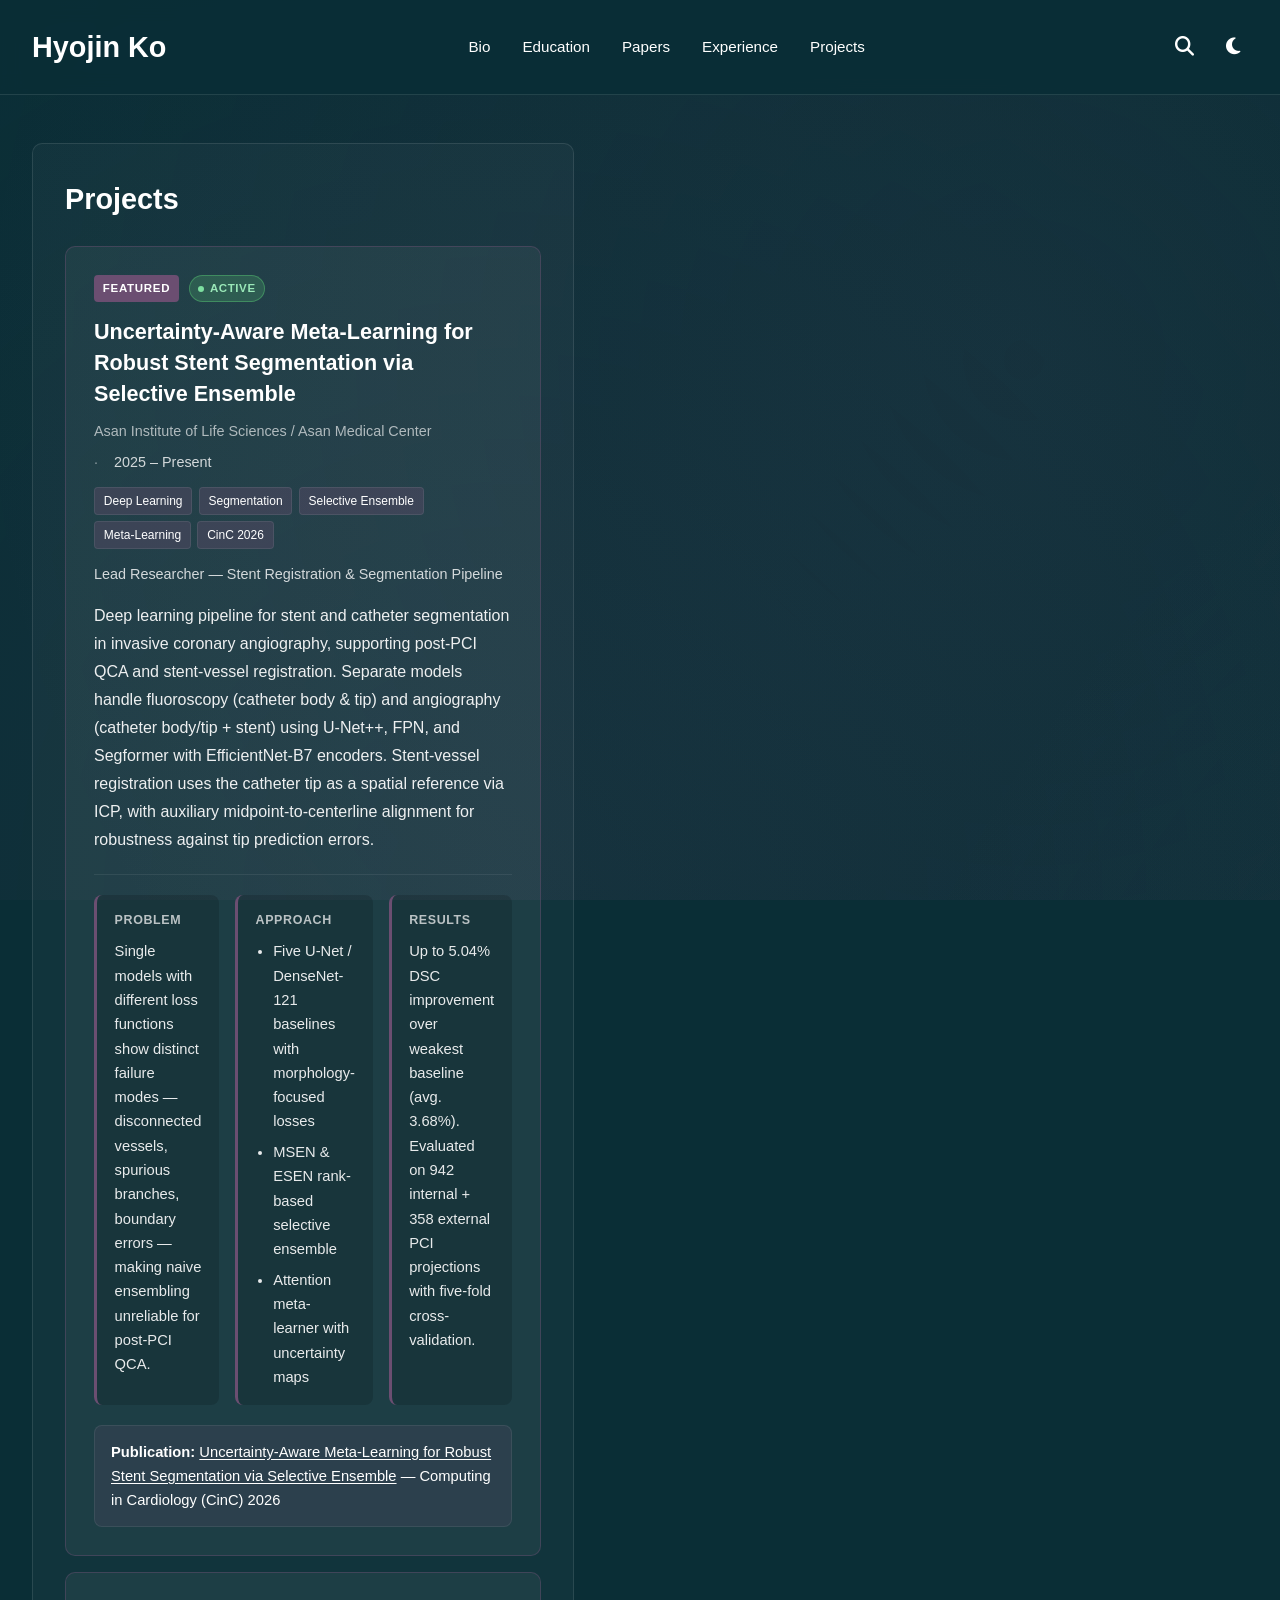
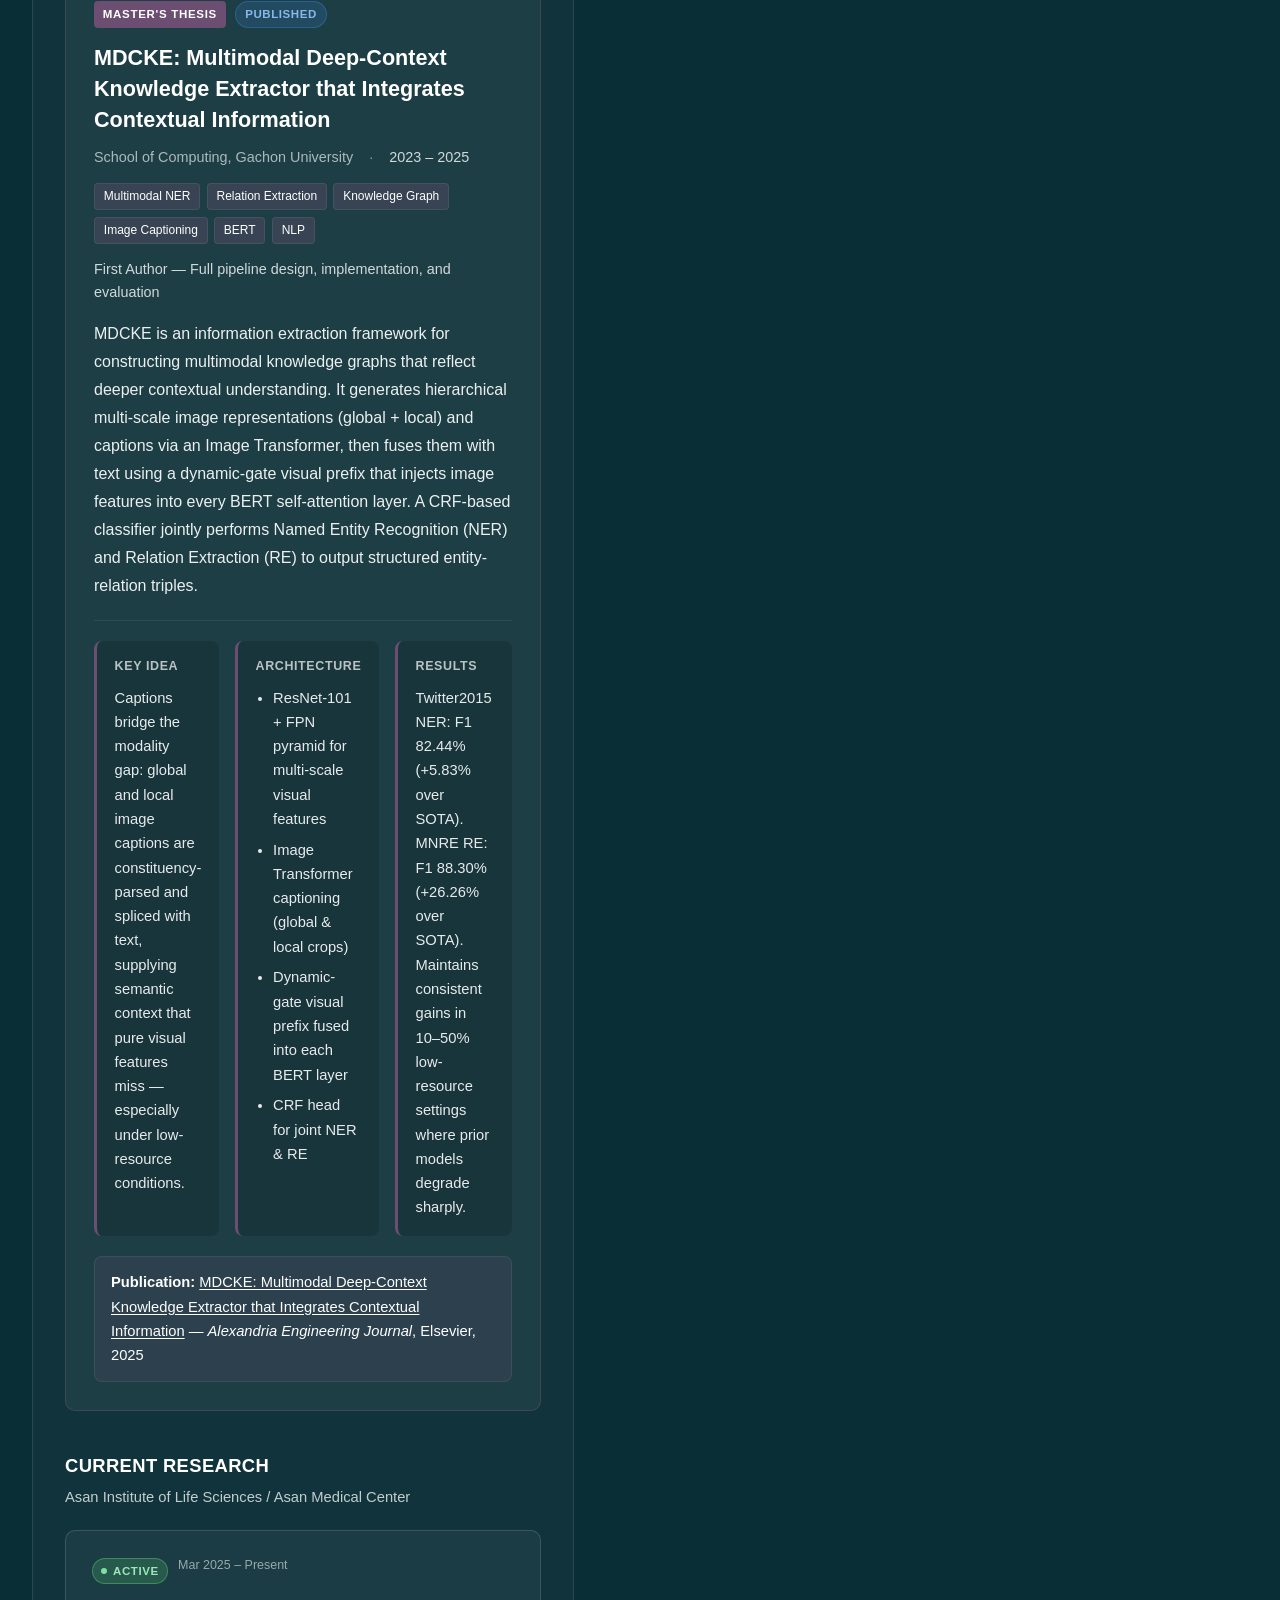
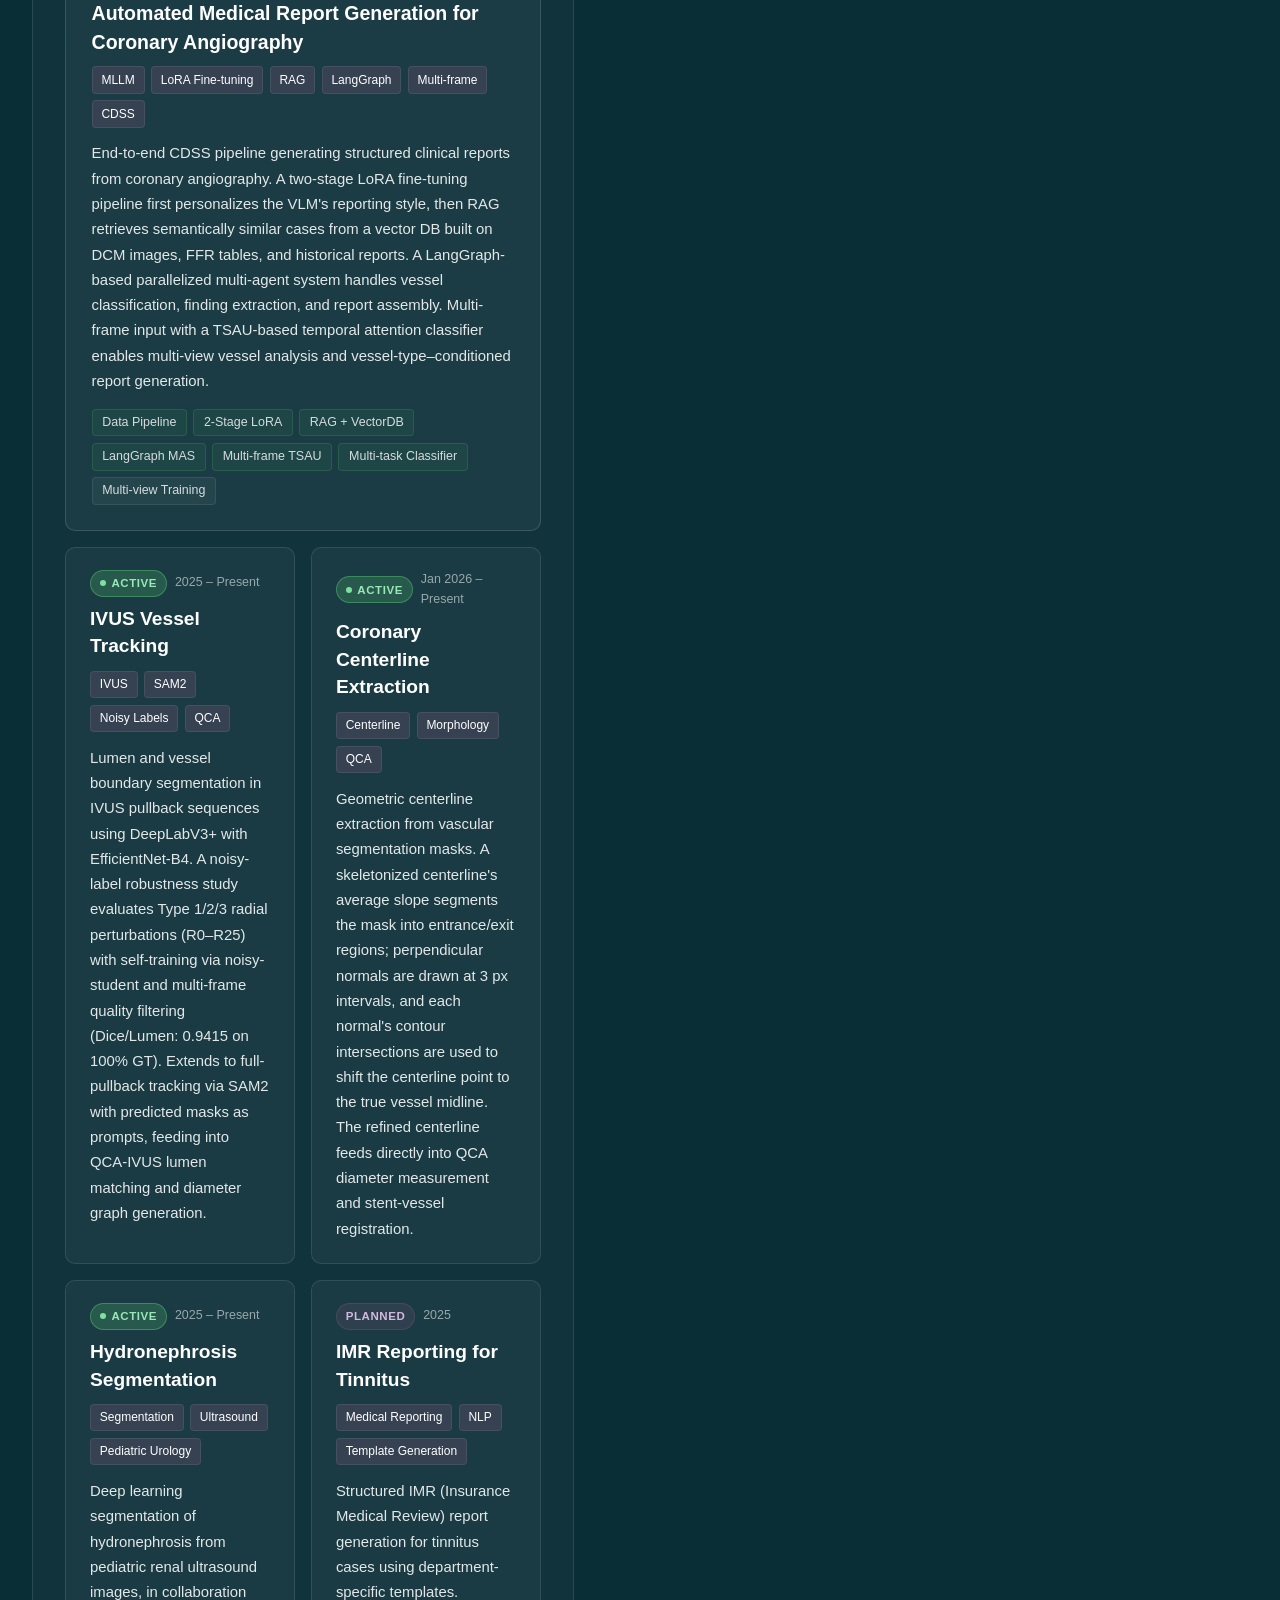
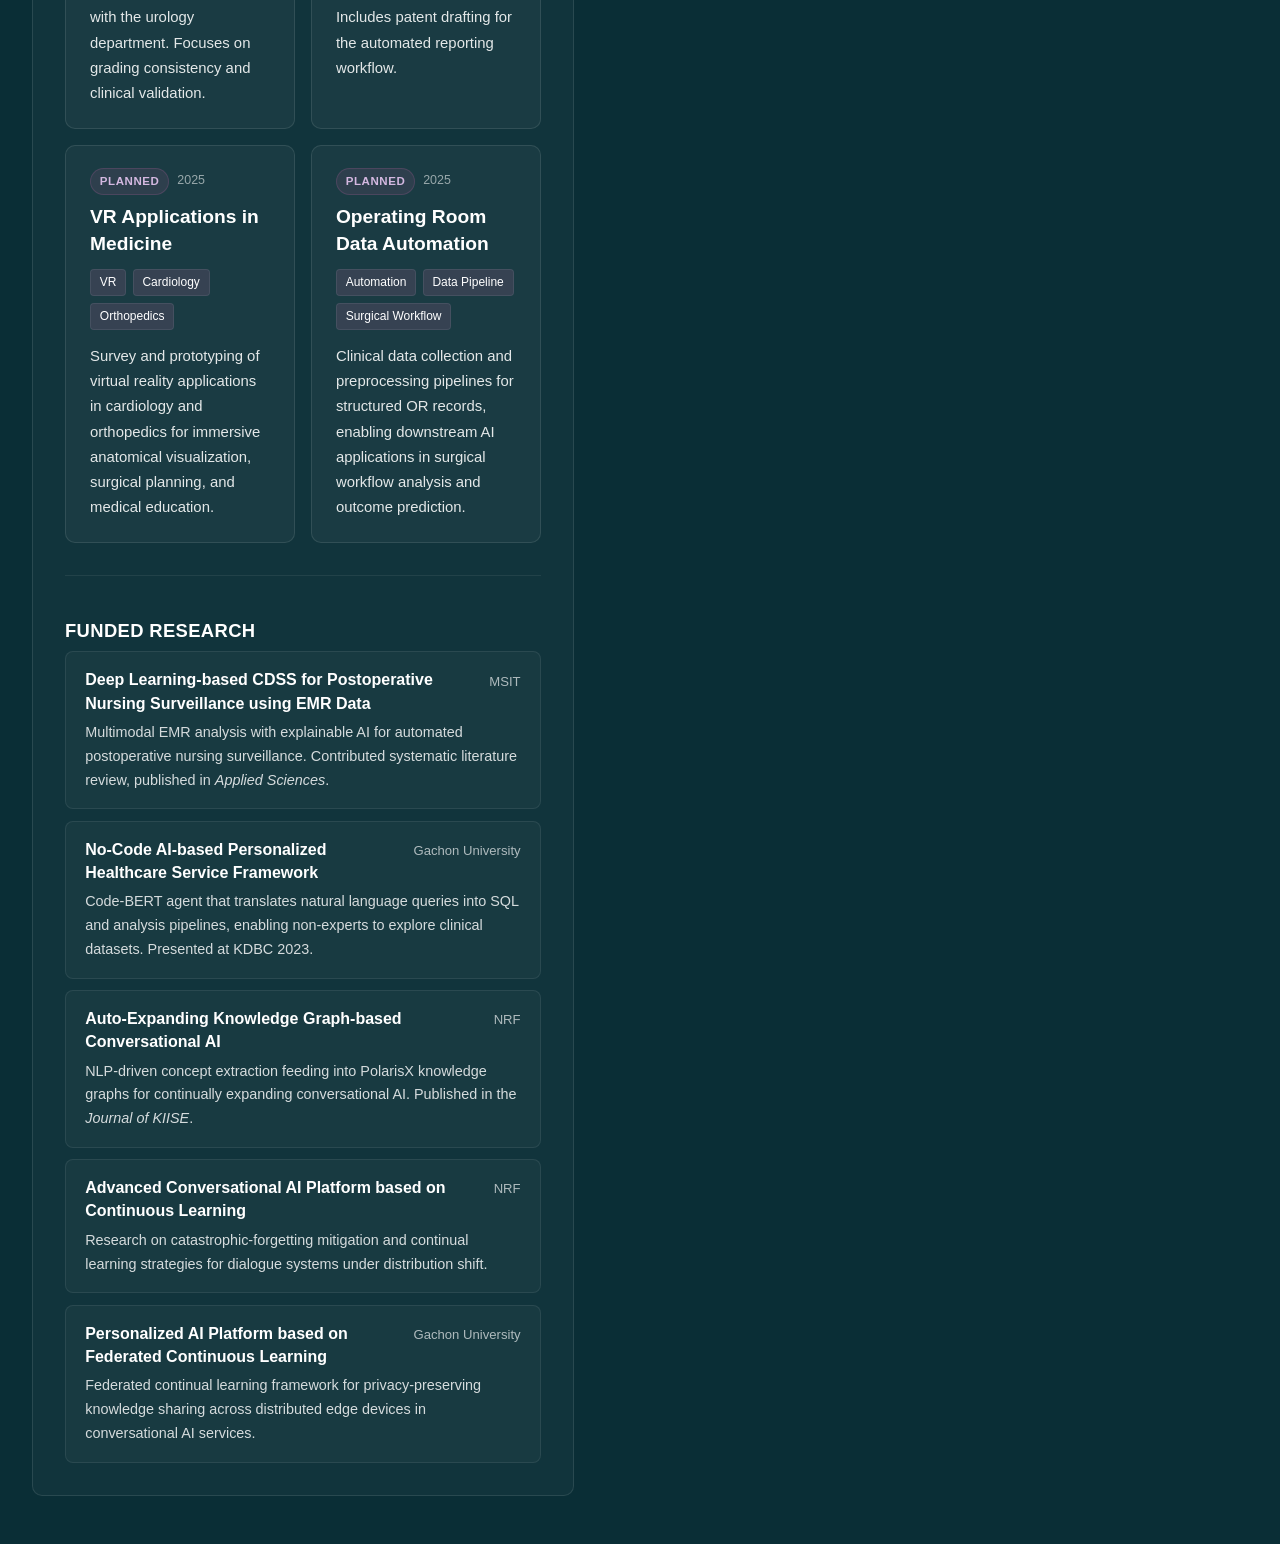
==== commit a2c9b97d: "style changed" ====
--- a/projects.html
+++ b/projects.html
@@ -6,125 +6,6 @@
     <title>Projects - Hyojin Ko</title>
     <link rel="stylesheet" href="styles.css">
     <link rel="stylesheet" href="https://cdnjs.cloudflare.com/ajax/libs/font-awesome/6.4.0/css/all.min.css">
-    <style>
-        /* ── Status badges ── */
-        .project-status {
-            display: inline-flex;
-            align-items: center;
-            gap: 0.35rem;
-            font-size: 0.72rem;
-            font-weight: 600;
-            letter-spacing: 0.05em;
-            text-transform: uppercase;
-            padding: 0.2rem 0.55rem;
-            border-radius: 20px;
-            margin-bottom: 0.75rem;
-        }
-        .project-status--active {
-            background: rgba(80, 180, 110, 0.18);
-            border: 1px solid rgba(80, 180, 110, 0.4);
-            color: #7de0a0;
-        }
-        .project-status--active::before {
-            content: '';
-            width: 6px;
-            height: 6px;
-            border-radius: 50%;
-            background: #7de0a0;
-            animation: pulse-dot 1.8s ease-in-out infinite;
-        }
-        .project-status--planned {
-            background: rgba(107, 78, 113, 0.2);
-            border: 1px solid rgba(107, 78, 113, 0.4);
-            color: #c9a8d4;
-        }
-        @keyframes pulse-dot {
-            0%, 100% { opacity: 1; }
-            50% { opacity: 0.4; }
-        }
-
-        /* ── Secondary featured card ── */
-        .project-card--secondary {
-            padding: 1.6rem;
-            background: rgba(255, 255, 255, 0.045);
-            border: 1px solid rgba(255, 255, 255, 0.14);
-            border-radius: 10px;
-            margin-bottom: 1rem;
-        }
-        .project-card--secondary .project-title {
-            font-size: 1.22rem;
-        }
-
-        /* ── Progress timeline strip ── */
-        .project-timeline {
-            display: flex;
-            flex-wrap: wrap;
-            gap: 0.4rem;
-            margin-top: 0.9rem;
-        }
-        .project-timeline-item {
-            font-size: 0.78rem;
-            padding: 0.18rem 0.6rem;
-            border-radius: 4px;
-            background: rgba(255, 255, 255, 0.06);
-            border: 1px solid rgba(255, 255, 255, 0.1);
-            color: var(--text-color);
-            opacity: 0.82;
-        }
-        .project-timeline-item--done {
-            background: rgba(80, 180, 110, 0.1);
-            border-color: rgba(80, 180, 110, 0.25);
-        }
-
-        /* ── Funded research: cleaner list ── */
-        .project-funded-item-v2 {
-            padding: 1rem 1.2rem;
-            background: rgba(255, 255, 255, 0.03);
-            border: 1px solid rgba(255, 255, 255, 0.08);
-            border-radius: 8px;
-        }
-        .project-funded-item-v2 .funded-header {
-            display: flex;
-            justify-content: space-between;
-            align-items: flex-start;
-            gap: 1rem;
-            margin-bottom: 0.4rem;
-        }
-        .project-funded-item-v2 .funded-title {
-            font-size: 1rem;
-            font-weight: 600;
-            color: var(--text-color);
-            line-height: 1.45;
-        }
-        .project-funded-item-v2 .funded-org {
-            font-size: 0.82rem;
-            color: var(--text-color);
-            opacity: 0.65;
-            white-space: nowrap;
-            padding-top: 0.15rem;
-        }
-        .project-funded-item-v2 .funded-desc {
-            font-size: 0.9rem;
-            line-height: 1.65;
-            color: var(--text-color);
-            opacity: 0.82;
-        }
-
-        /* ── Section divider ── */
-        .project-section-divider {
-            border: none;
-            border-top: 1px solid rgba(255,255,255,0.07);
-            margin: 2rem 0;
-        }
-
-        /* ── Card with period ── */
-        .project-card-period {
-            font-size: 0.78rem;
-            color: var(--text-color);
-            opacity: 0.55;
-            margin-bottom: 0.6rem;
-        }
-    </style>
 </head>
 <body>
     <header class="header">
@@ -159,7 +40,7 @@
                     <!-- ────────────────── FEATURED ────────────────── -->
                     <div class="portfolio-featured">
                         <article class="project-card project-card--featured">
-                            <div style="display:flex; align-items:center; gap:0.6rem; margin-bottom:0.85rem;">
+                            <div class="project-badge-row">
                                 <span class="project-badge">Featured</span>
                                 <span class="project-status project-status--active">Active</span>
                             </div>
@@ -206,11 +87,11 @@
                     </div>
 
                     <!-- ────────────────── FEATURED: MDCKE ────────────────── -->
-                    <div class="portfolio-featured" style="margin-top:1rem;">
+                    <div class="portfolio-featured">
                         <article class="project-card project-card--featured">
-                            <div style="display:flex; align-items:center; gap:0.6rem; margin-bottom:0.85rem;">
+                            <div class="project-badge-row">
                                 <span class="project-badge">Master's Thesis</span>
-                                <span class="project-status" style="background:rgba(56,125,201,0.18);border:1px solid rgba(56,125,201,0.4);color:#8ab8e8;">Published</span>
+                                <span class="project-status project-status--published">Published</span>
                             </div>
                             <h3 class="project-title">MDCKE: Multimodal Deep-Context Knowledge Extractor that Integrates Contextual Information</h3>
                             <div class="project-meta-row">
@@ -262,10 +143,10 @@
                         <p class="project-subsection-desc">Asan Institute of Life Sciences / Asan Medical Center</p>
 
                         <!-- Medical Report — secondary featured -->
-                        <article class="project-card project-card--secondary" style="margin-bottom:1rem;">
-                            <div style="display:flex; align-items:center; gap:0.6rem; margin-bottom:0.7rem;">
+                        <article class="project-card project-card--secondary">
+                            <div class="project-badge-row">
                                 <span class="project-status project-status--active">Active</span>
-                                <span class="project-card-period" style="margin-bottom:0;">Mar 2025 – Present</span>
+                                <span class="project-card-period">Mar 2025 – Present</span>
                             </div>
                             <h3 class="project-title">Automated Medical Report Generation for Coronary Angiography</h3>
                             <div class="project-meta" style="margin-top:0.55rem;">
@@ -293,9 +174,9 @@
                         <!-- 2-column grid for remaining projects -->
                         <div class="project-grid">
                             <article class="project-card">
-                                <div style="display:flex; align-items:center; gap:0.5rem; margin-bottom:0.5rem;">
+                                <div class="project-card-header">
                                     <span class="project-status project-status--active">Active</span>
-                                    <span class="project-card-period" style="margin-bottom:0;">2025 – Present</span>
+                                    <span class="project-card-period">2025 – Present</span>
                                 </div>
                                 <h3 class="project-title">IVUS Vessel Tracking</h3>
                                 <div class="project-meta">
@@ -310,9 +191,9 @@
                             </article>
 
                             <article class="project-card">
-                                <div style="display:flex; align-items:center; gap:0.5rem; margin-bottom:0.5rem;">
+                                <div class="project-card-header">
                                     <span class="project-status project-status--active">Active</span>
-                                    <span class="project-card-period" style="margin-bottom:0;">Jan 2026 – Present</span>
+                                    <span class="project-card-period">Jan 2026 – Present</span>
                                 </div>
                                 <h3 class="project-title">Coronary Centerline Extraction</h3>
                                 <div class="project-meta">
@@ -326,9 +207,9 @@
                             </article>
 
                             <article class="project-card">
-                                <div style="display:flex; align-items:center; gap:0.5rem; margin-bottom:0.5rem;">
+                                <div class="project-card-header">
                                     <span class="project-status project-status--active">Active</span>
-                                    <span class="project-card-period" style="margin-bottom:0;">2025 – Present</span>
+                                    <span class="project-card-period">2025 – Present</span>
                                 </div>
                                 <h3 class="project-title">Hydronephrosis Segmentation</h3>
                                 <div class="project-meta">
@@ -342,9 +223,9 @@
                             </article>
 
                             <article class="project-card">
-                                <div style="display:flex; align-items:center; gap:0.5rem; margin-bottom:0.5rem;">
+                                <div class="project-card-header">
                                     <span class="project-status project-status--planned">Planned</span>
-                                    <span class="project-card-period" style="margin-bottom:0;">2025</span>
+                                    <span class="project-card-period">2025</span>
                                 </div>
                                 <h3 class="project-title">IMR Reporting for Tinnitus</h3>
                                 <div class="project-meta">
@@ -358,9 +239,9 @@
                             </article>
 
                             <article class="project-card">
-                                <div style="display:flex; align-items:center; gap:0.5rem; margin-bottom:0.5rem;">
+                                <div class="project-card-header">
                                     <span class="project-status project-status--planned">Planned</span>
-                                    <span class="project-card-period" style="margin-bottom:0;">2025</span>
+                                    <span class="project-card-period">2025</span>
                                 </div>
                                 <h3 class="project-title">VR Applications in Medicine</h3>
                                 <div class="project-meta">
@@ -374,9 +255,9 @@
                             </article>
 
                             <article class="project-card">
-                                <div style="display:flex; align-items:center; gap:0.5rem; margin-bottom:0.5rem;">
+                                <div class="project-card-header">
                                     <span class="project-status project-status--planned">Planned</span>
-                                    <span class="project-card-period" style="margin-bottom:0;">2025</span>
+                                    <span class="project-card-period">2025</span>
                                 </div>
                                 <h3 class="project-title">Operating Room Data Automation</h3>
                                 <div class="project-meta">
--- a/styles.css
+++ b/styles.css
@@ -564,6 +564,162 @@
     margin-bottom: 0.85rem;
 }
 
+.project-badge-row {
+    display: flex;
+    align-items: center;
+    flex-wrap: wrap;
+    gap: 0.6rem;
+    margin-bottom: 0.85rem;
+}
+
+.project-badge-row .project-badge,
+.project-badge-row .project-status {
+    margin-bottom: 0;
+}
+
+.project-status {
+    display: inline-flex;
+    align-items: center;
+    gap: 0.35rem;
+    font-size: 0.72rem;
+    font-weight: 600;
+    letter-spacing: 0.05em;
+    text-transform: uppercase;
+    padding: 0.2rem 0.55rem;
+    border-radius: 20px;
+}
+
+.project-status--active {
+    background: rgba(80, 180, 110, 0.25);
+    border: 1px solid rgba(80, 180, 110, 0.55);
+    color: #9ae8b8;
+}
+
+.project-status--active::before {
+    content: '';
+    width: 6px;
+    height: 6px;
+    border-radius: 50%;
+    background: #7de0a0;
+    animation: pulse-dot 1.8s ease-in-out infinite;
+}
+
+.project-status--planned {
+    background: rgba(107, 78, 113, 0.25);
+    border: 1px solid rgba(107, 78, 113, 0.5);
+    color: #d4b8e0;
+}
+
+.project-status--published {
+    background: rgba(56, 125, 201, 0.22);
+    border: 1px solid rgba(56, 125, 201, 0.45);
+    color: #8ab8e8;
+}
+
+@keyframes pulse-dot {
+    0%, 100% { opacity: 1; }
+    50% { opacity: 0.4; }
+}
+
+.portfolio-featured + .portfolio-featured {
+    margin-top: 1rem;
+}
+
+.project-card--secondary {
+    padding: 1.6rem;
+    background: rgba(255, 255, 255, 0.045);
+    border: 1px solid rgba(255, 255, 255, 0.14);
+    border-radius: 10px;
+    margin-bottom: 1rem;
+}
+
+.project-card--secondary .project-title {
+    font-size: 1.22rem;
+}
+
+.project-timeline {
+    display: flex;
+    flex-wrap: wrap;
+    gap: 0.4rem;
+    margin-top: 0.9rem;
+}
+
+.project-timeline-item {
+    font-size: 0.78rem;
+    padding: 0.18rem 0.6rem;
+    border-radius: 4px;
+    background: rgba(255, 255, 255, 0.06);
+    border: 1px solid rgba(255, 255, 255, 0.1);
+    color: var(--text-color);
+    opacity: 0.82;
+}
+
+.project-timeline-item--done {
+    background: rgba(80, 180, 110, 0.1);
+    border-color: rgba(80, 180, 110, 0.25);
+}
+
+.project-funded-item-v2 {
+    padding: 1rem 1.2rem;
+    background: rgba(255, 255, 255, 0.03);
+    border: 1px solid rgba(255, 255, 255, 0.08);
+    border-radius: 8px;
+}
+
+.project-funded-item-v2 .funded-header {
+    display: flex;
+    justify-content: space-between;
+    align-items: flex-start;
+    gap: 1rem;
+    margin-bottom: 0.4rem;
+}
+
+.project-funded-item-v2 .funded-title {
+    font-size: 1rem;
+    font-weight: 600;
+    color: var(--text-color);
+    line-height: 1.45;
+}
+
+.project-funded-item-v2 .funded-org {
+    font-size: 0.82rem;
+    color: var(--text-color);
+    opacity: 0.65;
+    white-space: nowrap;
+    padding-top: 0.15rem;
+}
+
+.project-funded-item-v2 .funded-desc {
+    font-size: 0.9rem;
+    line-height: 1.65;
+    color: var(--text-color);
+    opacity: 0.82;
+}
+
+.project-section-divider {
+    border: none;
+    border-top: 1px solid rgba(255, 255, 255, 0.07);
+    margin: 2rem 0;
+}
+
+.project-card-period {
+    font-size: 0.78rem;
+    color: var(--text-color);
+    opacity: 0.55;
+    margin-bottom: 0.6rem;
+}
+
+.project-card-header {
+    display: flex;
+    align-items: center;
+    gap: 0.5rem;
+    margin-bottom: 0.5rem;
+}
+
+.project-card-header .project-card-period {
+    margin-bottom: 0;
+}
+
 .project-title {
     font-size: 1.2rem;
     font-weight: 600;
